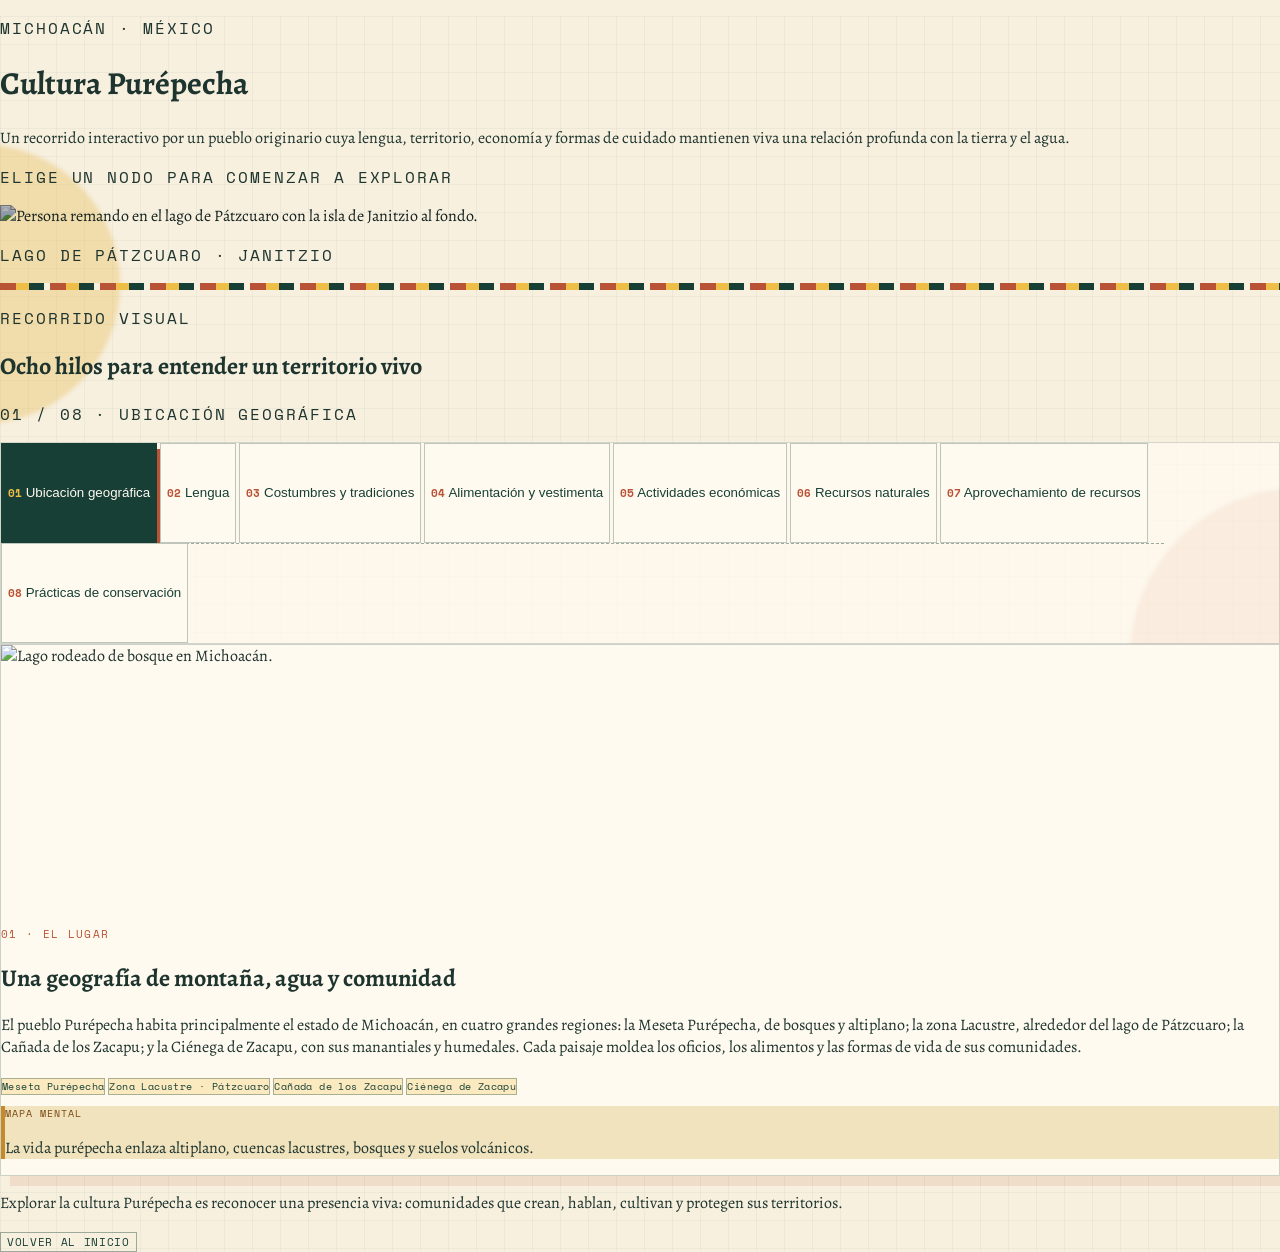
==== index.html @ 9cc36bdf "first commit" ====
<!doctype html>
<html lang="es-MX">
<head>
  <meta charset="UTF-8">
  <meta name="viewport" content="width=device-width, initial-scale=1.0">
  <title>Cultura Purépecha · Infografía interactiva</title>
  <script src="https://cdn.tailwindcss.com/3.4.17"></script>
  <script src="https://cdn.jsdelivr.net/npm/lucide@0.577.0/dist/umd/lucide.min.js"></script>
  <link href="https://fonts.googleapis.com/css2?family=Alegreya:wght@400;500;600;700;800&family=Space+Mono:wght@400;700&display=swap" rel="stylesheet">
  <style>
    :root {
      --forest: #173f35;
      --deep-forest: #0d2d25;
      --terracotta: #b95336;
      --ochre: #c88a28;
      --maize: #efbe47;
      --cream: #f7f0df;
      --paper: #fffaf0;
      --ink: #1e342e;
    }

    * { box-sizing: border-box; }
    html { scroll-behavior: smooth; }
    body {
      margin: 0;
      width: 100%;
      min-height: 100%;
      font-family: "Alegreya", serif;
      color: var(--ink);
      overflow-x: hidden;
      background: var(--cream);
    }

    .app-shell {
      width: 100%;
      min-height: 100vh;
      position: relative;
      isolation: isolate;
      background-color: var(--cream);
      background-image:
        linear-gradient(rgba(23, 63, 53, .045) 1px, transparent 1px),
        linear-gradient(90deg, rgba(23, 63, 53, .045) 1px, transparent 1px);
      background-size: 28px 28px;
    }

    .app-shell::before, .app-shell::after {
      content: "";
      position: fixed;
      z-index: -1;
      border-radius: 999px;
      filter: blur(2px);
      opacity: .4;
      pointer-events: none;
    }
    .app-shell::before {
      width: 280px; height: 280px; top: 16%; left: -160px;
      background: #e8bd5d;
    }
    .app-shell::after {
      width: 340px; height: 340px; right: -190px; bottom: 8%;
      background: #d57d52;
    }

    .hero-photo { filter: saturate(.8) contrast(1.05) brightness(.7); }
    .top-line {
      font-family: "Space Mono", monospace;
      letter-spacing: .12em;
      text-transform: uppercase;
    }

    .hero-copy { animation: rise .75s ease-out both; }
    .hero-visual { animation: reveal .85s .12s ease-out both; }
    .journey-block { animation: rise .75s .22s ease-out both; }

    @keyframes rise {
      from { opacity: 0; transform: translateY(20px); }
      to { opacity: 1; transform: translateY(0); }
    }
    @keyframes reveal {
      from { opacity: 0; transform: scale(.97); }
      to { opacity: 1; transform: scale(1); }
    }

    .woven-rule {
      height: 7px;
      background: repeating-linear-gradient(
        90deg,
        var(--terracotta) 0 16px,
        var(--maize) 16px 29px,
        var(--forest) 29px 44px,
        var(--cream) 44px 50px
      );
    }

    .journey-map {
      position: relative;
      border: 1px solid rgba(23, 63, 53, .18);
      background: rgba(255, 250, 240, .75);
      box-shadow: 9px 9px 0 rgba(23, 63, 53, .09);
    }

    .journey-map::before {
      content: "";
      position: absolute;
      left: 9%; right: 9%; top: 50%;
      border-top: 1px dashed rgba(23, 63, 53, .42);
      z-index: 0;
    }

    .node {
      position: relative;
      z-index: 1;
      min-height: 100px;
      border: 1px solid rgba(23, 63, 53, .28);
      background: var(--paper);
      color: var(--forest);
      transition: transform .2s ease, background .2s ease, color .2s ease, box-shadow .2s ease;
      text-align: left;
      cursor: pointer;
    }
    .node:hover { transform: translateY(-4px); box-shadow: 4px 5px 0 rgba(23, 63, 53, .17); }
    .node:focus-visible, .close-detail:focus-visible {
      outline: 3px solid var(--maize);
      outline-offset: 3px;
    }
    .node.active {
      background: var(--forest);
      color: #fffaf0;
      border-color: var(--forest);
      box-shadow: 5px 6px 0 var(--terracotta);
    }
    .node-number {
      font-family: "Space Mono", monospace;
      font-size: 11px;
      color: var(--terracotta);
      font-weight: 700;
    }
    .node.active .node-number { color: var(--maize); }
    .node-icon { color: var(--terracotta); }
    .node.active .node-icon { color: var(--maize); }

    .detail-panel {
      display: none;
      border: 1px solid rgba(23, 63, 53, .22);
      background: var(--paper);
      box-shadow: 10px 10px 0 rgba(185, 83, 54, .13);
    }
    .detail-panel.active {
      display: grid;
      animation: panelIn .35s ease-out both;
    }
    @keyframes panelIn {
      from { opacity: 0; transform: translateY(10px); }
      to { opacity: 1; transform: translateY(0); }
    }

    .detail-photo {
      min-height: 270px;
      width: 100%;
      object-fit: cover;
      filter: saturate(.84) contrast(1.02);
    }
    .detail-index {
      font-family: "Space Mono", monospace;
      letter-spacing: .12em;
      text-transform: uppercase;
      font-size: 11px;
      color: var(--terracotta);
    }
    .fact-box {
      border-left: 4px solid var(--ochre);
      background: #f1e3bd;
    }
    .fact-label {
      font-family: "Space Mono", monospace;
      font-size: 10px;
      letter-spacing: .1em;
      text-transform: uppercase;
      color: #7d4a17;
    }
    .tag-chip {
      font-family: "Space Mono", monospace;
      font-size: 10px;
      letter-spacing: .04em;
      border: 1px solid rgba(23,63,53,.35);
      color: var(--forest);
      background: rgba(239,190,71,.28);
    }

    .close-detail {
      border: 1px solid rgba(23, 63, 53, .4);
      color: var(--forest);
      background: transparent;
      font-family: "Space Mono", monospace;
      font-size: 11px;
      letter-spacing: .06em;
      text-transform: uppercase;
    }

    @media (max-width: 767px) {
      .journey-map::before { display: none; }
      .node { min-height: 78px; }
      .detail-photo { min-height: 210px; }
    }
  </style>
</head>
<body>
  <div class="app-shell">
    <header class="w-full px-5 pt-5 md:px-10 md:pt-10">
      <div class="mx-auto max-w-6xl overflow-hidden border border-[#173f35]/30 bg-[#173f35] shadow-[10px_10px_0_rgba(185,83,54,.23)]">
        <div class="grid md:grid-cols-[1.08fr_.92fr]">
          <div class="hero-copy flex flex-col justify-between p-7 md:p-11">
            <div>
              <p class="top-line mb-5 text-[13px] font-bold text-[#efbe47]">Michoacán · México</p>
              <h1 class="max-w-xl text-4xl font-bold leading-[.9] tracking-tight text-[#fffaf0] md:text-5xl">Cultura Purépecha</h1>
              <p class="mt-6 max-w-lg text-xl leading-snug text-[#f7f0df]">Un recorrido interactivo por un pueblo originario cuya lengua, territorio, economía y formas de cuidado mantienen viva una relación profunda con la tierra y el agua.</p>
            </div>
            <div class="mt-8 flex items-center gap-3 text-[#efbe47]">
              <i data-lucide="compass" width="20" height="20" aria-hidden="true"></i>
              <p class="top-line text-[11px] font-bold">Elige un nodo para comenzar a explorar</p>
            </div>
          </div>
          <div class="hero-visual relative min-h-[300px] overflow-hidden md:min-h-full">
            <img loading="lazy" class="hero-photo absolute inset-0 h-full w-full object-cover" src="https://images.pexels.com/photos/12333063/pexels-photo-12333063.jpeg" alt="Persona remando en el lago de Pátzcuaro con la isla de Janitzio al fondo.">
            <div class="absolute inset-x-0 bottom-0 bg-gradient-to-t from-[#0d2d25] to-transparent p-6">
              <p class="top-line text-[10px] font-bold text-[#fffaf0]">Lago de Pátzcuaro · Janitzio</p>
            </div>
          </div>
        </div>
        <div class="woven-rule"></div>
      </div>
    </header>

    <main class="w-full px-5 pb-12 pt-10 md:px-10">
      <section class="journey-block mx-auto max-w-6xl" aria-labelledby="journey-title">
        <div class="mb-5 flex flex-col justify-between gap-3 md:flex-row md:items-end">
          <div>
            <p class="top-line text-[12px] font-bold text-[#b95336]">Recorrido visual</p>
            <h2 id="journey-title" class="mt-2 text-2xl font-bold leading-none text-[#173f35]">Ocho hilos para entender un territorio vivo</h2>
          </div>
          <p id="progress-text" class="top-line text-xs text-[#5c6752]" aria-live="polite">01 / 08 · UBICACIÓN GEOGRÁFICA</p>
        </div>

        <nav class="journey-map p-4 md:p-6" aria-label="Temas de la cultura Purépecha">
          <div class="grid grid-cols-2 gap-3 md:grid-cols-4">
            <button type="button" class="node active p-4" data-panel="geografia" aria-pressed="true">
              <i data-lucide="map-pin" class="node-icon" width="18" height="18" aria-hidden="true"></i>
              <span class="node-number mt-2 block">01</span>
              <span class="mt-1 block text-lg font-bold">Ubicación geográfica</span>
            </button>
            <button type="button" class="node p-4" data-panel="lengua" aria-pressed="false">
              <i data-lucide="languages" class="node-icon" width="18" height="18" aria-hidden="true"></i>
              <span class="node-number mt-2 block">02</span>
              <span class="mt-1 block text-lg font-bold">Lengua</span>
            </button>
            <button type="button" class="node p-4" data-panel="tradiciones" aria-pressed="false">
              <i data-lucide="flame" class="node-icon" width="18" height="18" aria-hidden="true"></i>
              <span class="node-number mt-2 block">03</span>
              <span class="mt-1 block text-lg font-bold">Costumbres y tradiciones</span>
            </button>
            <button type="button" class="node p-4" data-panel="alimentacion" aria-pressed="false">
              <i data-lucide="shirt" class="node-icon" width="18" height="18" aria-hidden="true"></i>
              <span class="node-number mt-2 block">04</span>
              <span class="mt-1 block text-lg font-bold">Alimentación y vestimenta</span>
            </button>
            <button type="button" class="node p-4" data-panel="economia" aria-pressed="false">
              <i data-lucide="hammer" class="node-icon" width="18" height="18" aria-hidden="true"></i>
              <span class="node-number mt-2 block">05</span>
              <span class="mt-1 block text-lg font-bold">Actividades económicas</span>
            </button>
            <button type="button" class="node p-4" data-panel="recursos" aria-pressed="false">
              <i data-lucide="trees" class="node-icon" width="18" height="18" aria-hidden="true"></i>
              <span class="node-number mt-2 block">06</span>
              <span class="mt-1 block text-lg font-bold">Recursos naturales</span>
            </button>
            <button type="button" class="node p-4" data-panel="aprovechamiento" aria-pressed="false">
              <i data-lucide="droplets" class="node-icon" width="18" height="18" aria-hidden="true"></i>
              <span class="node-number mt-2 block">07</span>
              <span class="mt-1 block text-lg font-bold">Aprovechamiento de recursos</span>
            </button>
            <button type="button" class="node p-4" data-panel="conservacion" aria-pressed="false">
              <i data-lucide="leaf" class="node-icon" width="18" height="18" aria-hidden="true"></i>
              <span class="node-number mt-2 block">08</span>
              <span class="mt-1 block text-lg font-bold">Prácticas de conservación</span>
            </button>
          </div>
        </nav>

        <section class="mt-8" aria-live="polite">

          <!-- 01 · UBICACIÓN GEOGRÁFICA -->
          <article id="panel-geografia" class="detail-panel active grid-cols-1 md:grid-cols-[.9fr_1.1fr]">
            <img loading="lazy" class="detail-photo" src="https://images.pexels.com/photos/12315503/pexels-photo-12315503.jpeg" alt="Lago rodeado de bosque en Michoacán.">
            <div class="p-7 md:p-10">
              <p class="detail-index">01 · EL LUGAR</p>
              <h2 class="mt-3 text-2xl font-bold leading-none text-[#173f35]">Una geografía de montaña, agua y comunidad</h2>
              <p class="mt-5 text-lg leading-snug text-[#324a40]">El pueblo Purépecha habita principalmente el estado de Michoacán, en cuatro grandes regiones: la Meseta Purépecha, de bosques y altiplano; la zona Lacustre, alrededor del lago de Pátzcuaro; la Cañada de los Zacapu; y la Ciénega de Zacapu, con sus manantiales y humedales. Cada paisaje moldea los oficios, los alimentos y las formas de vida de sus comunidades.</p>
              <div class="mt-6 flex flex-wrap gap-2">
                <span class="tag-chip px-2 py-1">Meseta Purépecha</span>
                <span class="tag-chip px-2 py-1">Zona Lacustre · Pátzcuaro</span>
                <span class="tag-chip px-2 py-1">Cañada de los Zacapu</span>
                <span class="tag-chip px-2 py-1">Ciénega de Zacapu</span>
              </div>
              <div class="fact-box mt-6 p-4">
                <p class="fact-label">Mapa mental</p>
                <p class="mt-1 text-lg font-semibold text-[#173f35]">La vida purépecha enlaza altiplano, cuencas lacustres, bosques y suelos volcánicos.</p>
              </div>
            </div>
          </article>

          <!-- 02 · LENGUA -->
          <article id="panel-lengua" class="detail-panel grid-cols-1 md:grid-cols-[.9fr_1.1fr]">
            <div class="relative min-h-[270px] overflow-hidden bg-[#b95336] p-8 text-[#fffaf0]">
              <i data-lucide="languages" class="absolute right-7 top-7 opacity-30" width="105" height="105" aria-hidden="true"></i>
              <p class="relative z-10 max-w-sm text-3xl font-bold leading-tight">"P'urhépecha" nombra a un pueblo y a una lengua con una identidad singular.</p>
            </div>
            <div class="p-7 md:p-10">
              <p class="detail-index">02 · LA PALABRA</p>
              <h2 class="mt-3 text-2xl font-bold leading-none text-[#173f35]">Purépecha: una lengua aislada</h2>
              <p class="mt-5 text-lg leading-snug text-[#324a40]">El purépecha, también llamado tarasco, es una lengua aislada: no tiene parentesco lingüístico conocido con otras lenguas mesoamericanas ni con ninguna otra familia lingüística documentada. Su continuidad expresa una memoria colectiva transmitida en la familia, la comunidad, las ceremonias y el trabajo cotidiano.</p>
              <div class="fact-box mt-6 p-4">
                <p class="fact-label">Identidad viva</p>
                <p class="mt-1 text-lg font-semibold text-[#173f35]">Hablar la lengua es sostener saberes, afectos y una manera propia de nombrar el mundo.</p>
              </div>
            </div>
          </article>

          <!-- 03 · COSTUMBRES Y TRADICIONES -->
          <article id="panel-tradiciones" class="detail-panel grid-cols-1 md:grid-cols-[.9fr_1.1fr]">
            <img loading="lazy" class="detail-photo" src="https://images.pexels.com/photos/12329760/pexels-photo-12329760.jpeg" alt="Altar de Día de Muertos en Pátzcuaro con flores de cempasúchil y velas.">
            <div class="p-7 md:p-10">
              <p class="detail-index">03 · EL TIEMPO COMPARTIDO</p>
              <h2 class="mt-3 text-2xl font-bold leading-none text-[#173f35]">Celebrar es reunirse con la memoria</h2>
              <p class="mt-5 text-lg leading-snug text-[#324a40]">La Noche de Muertos en la región lacustre —especialmente en la isla de Janitzio— reúne velas, flores de cempasúchil, alimentos y visitas al panteón para honrar a quienes partieron. El Año Nuevo Purépecha, o K'uínchekua, celebra el inicio de un nuevo ciclo comunitario mediante ceremonias, danzas y el fuego nuevo.</p>
              <div class="fact-box mt-6 p-4">
                <p class="fact-label">Dos celebraciones</p>
                <p class="mt-1 text-lg font-semibold text-[#173f35]">La memoria de los antepasados y el renacer del ciclo agrícola se encuentran en comunidad.</p>
              </div>
            </div>
          </article>

          <!-- 04 · ALIMENTACIÓN Y VESTIMENTA -->
          <article id="panel-alimentacion" class="detail-panel grid-cols-1 md:grid-cols-[.9fr_1.1fr]">
            <img loading="lazy" class="detail-photo" src="https://images.pexels.com/photos/12334113/pexels-photo-12334113.jpeg" alt="Manos preparando tamales tradicionales de maíz.">
            <div class="p-7 md:p-10">
              <p class="detail-index">04 · MESA Y TELAR</p>
              <h2 class="mt-3 text-2xl font-bold leading-none text-[#173f35]">Maíz que alimenta, tela que cuenta historias</h2>
              <p class="mt-5 text-lg leading-snug text-[#324a40]">La alimentación se basa en la milpa: maíz, frijol, calabaza y chile, complementada con pescado blanco del lago. Entre los platillos destacan las corundas y los uchepos. En la vestimenta, el telar de cintura produce piezas de gran valor cultural: las mujeres visten enagüilla plisada, guanengo (blusa bordada) y faja; los hombres usan camisa y calzón de manta, con el característico sombrero de cuatro pedradas.</p>
              <div class="mt-6 grid gap-3 sm:grid-cols-2">
                <div class="fact-box p-4">
                  <p class="fact-label">En la mesa</p>
                  <p class="mt-1 font-semibold text-[#173f35]">Maíz · frijol · calabaza · chile · pescado blanco · corundas · uchepos</p>
                </div>
                <div class="fact-box p-4">
                  <p class="fact-label">En el telar</p>
                  <p class="mt-1 font-semibold text-[#173f35]">Enagüilla plisada · guanengo bordado · faja · calzón de manta · sombrero de 4 pedradas</p>
                </div>
              </div>
            </div>
          </article>

          <!-- 05 · ACTIVIDADES ECONÓMICAS -->
          <article id="panel-economia" class="detail-panel grid-cols-1 md:grid-cols-[.9fr_1.1fr]">
            <img loading="lazy" class="detail-photo" src="https://images.pexels.com/photos/8066105/pexels-photo-8066105.jpeg" alt="Artesana pintando una pieza de cerámica tradicional mexicana.">
            <div class="p-7 md:p-10">
              <p class="detail-index">05 · MANOS QUE TRANSFORMAN</p>
              <h2 class="mt-3 text-2xl font-bold leading-none text-[#173f35]">Oficios que hacen comunidad</h2>
              <p class="mt-5 text-lg leading-snug text-[#324a40]">La agricultura de temporal y la pesca artesanal sostienen buena parte de la vida local. A ellas se suman oficios especializados como la alfarería —destacan la cerámica vidriada de Santa Clara del Cobre y las figuras de barro de Ocumicho—, además de la textilería y la carpintería. Cada pieza artesanal concentra conocimiento técnico y sensibilidad artística transmitidos entre generaciones.</p>
              <div class="mt-6 flex flex-wrap gap-2">
                <span class="tag-chip px-2 py-1">Agricultura de temporal</span>
                <span class="tag-chip px-2 py-1">Pesca artesanal</span>
                <span class="tag-chip px-2 py-1">Alfarería · Santa Clara del Cobre</span>
                <span class="tag-chip px-2 py-1">Ocumicho</span>
                <span class="tag-chip px-2 py-1">Textilería</span>
                <span class="tag-chip px-2 py-1">Carpintería</span>
              </div>
            </div>
          </article>

          <!-- 06 · RECURSOS NATURALES -->
          <article id="panel-recursos" class="detail-panel grid-cols-1 md:grid-cols-[.9fr_1.1fr]">
            <img loading="lazy" class="detail-photo" src="https://images.pexels.com/photos/12910529/pexels-photo-12910529.jpeg" alt="Bosque templado y brumoso de pinos.">
            <div class="p-7 md:p-10">
              <p class="detail-index">06 · LA RED DE LA VIDA</p>
              <h2 class="mt-3 text-2xl font-bold leading-none text-[#173f35]">Bosques, lagos y suelos que sostienen la vida</h2>
              <p class="mt-5 text-lg leading-snug text-[#324a40]">El territorio reúne bosques templados de pinos y encinos, cuerpos de agua dulce como lagos y manantiales, y suelos volcánicos fértiles. Esta diversidad nutre una rica flora y fauna local, entre la que destaca la mariposa monarca, que hiberna cada invierno en los bosques de la región y es símbolo de la riqueza natural michoacana.</p>
              <div class="fact-box mt-6 p-4">
                <p class="fact-label">Biodiversidad</p>
                <p class="mt-1 text-lg font-semibold text-[#173f35]">Pinos, encinos, manantiales, suelos volcánicos y especies emblemáticas como la mariposa monarca.</p>
              </div>
            </div>
          </article>

          <!-- 07 · APROVECHAMIENTO DE RECURSOS -->
          <article id="panel-aprovechamiento" class="detail-panel grid-cols-1 md:grid-cols-[.9fr_1.1fr]">
            <img loading="lazy" class="detail-photo" src="https://images.pexels.com/photos/16578774/pexels-photo-16578774.jpeg" alt="Pescador lanzando una red tradicional en el lago de Janitzio.">
            <div class="p-7 md:p-10">
              <p class="detail-index">07 · USO CON MEDIDA</p>
              <h2 class="mt-3 text-2xl font-bold leading-none text-[#173f35]">Tomar de la tierra sin agotarla</h2>
              <p class="mt-5 text-lg leading-snug text-[#324a40]">El suelo se aprovecha de forma sostenible a través de la milpa, que combina cultivos y respeta los ciclos naturales. El agua lacustre sostiene la pesca artesanal desde generaciones. Del bosque se obtiene, de manera responsable, madera y plantas medicinales, cuidando que su extracción no comprometa la regeneración del monte.</p>
              <div class="mt-6 grid gap-3 sm:grid-cols-3">
                <div class="fact-box p-4">
                  <p class="fact-label">Suelo</p>
                  <p class="mt-1 font-semibold text-[#173f35]">Milpa y cultivo sostenible</p>
                </div>
                <div class="fact-box p-4">
                  <p class="fact-label">Agua</p>
                  <p class="mt-1 font-semibold text-[#173f35]">Pesca lacustre tradicional</p>
                </div>
                <div class="fact-box p-4">
                  <p class="fact-label">Bosque</p>
                  <p class="mt-1 font-semibold text-[#173f35]">Recolección responsable de madera y plantas medicinales</p>
                </div>
              </div>
            </div>
          </article>

          <!-- 08 · PRÁCTICAS DE CONSERVACIÓN -->
          <article id="panel-conservacion" class="detail-panel grid-cols-1 md:grid-cols-[.9fr_1.1fr]">
            <img loading="lazy" class="detail-photo" src="https://images.pexels.com/photos/12333063/pexels-photo-12333063.jpeg" alt="Persona remando en el lago de Pátzcuaro con la isla de Janitzio al fondo.">
            <div class="p-7 md:p-10">
              <p class="detail-index">08 · RECIPROCIDAD</p>
              <h2 class="mt-3 text-2xl font-bold leading-none text-[#173f35]">Cuidar la naturaleza es una práctica cultural</h2>
              <p class="mt-5 text-lg leading-snug text-[#324a40]">La cosmovisión Purépecha expresa un respeto profundo por la naturaleza. El manejo comunitario de los bosques, las decisiones colectivas sobre el territorio y los rituales de agradecimiento por las cosechas y el agua son prácticas que reconocen la interdependencia entre personas, animales, montes, lagos y ciclos del tiempo.</p>
              <div class="fact-box mt-6 p-4">
                <p class="fact-label">Una enseñanza central</p>
                <p class="mt-1 text-lg font-semibold text-[#173f35]">La conservación no es una tarea aislada: es una relación de reciprocidad con el territorio.</p>
              </div>
            </div>
          </article>

        </section>

        <footer class="mt-8 flex flex-col items-start justify-between gap-4 border-t border-[#173f35]/25 pt-5 md:flex-row md:items-center">
          <p class="max-w-2xl text-lg italic text-[#36584a]">Explorar la cultura Purépecha es reconocer una presencia viva: comunidades que crean, hablan, cultivan y protegen sus territorios.</p>
          <button id="close-detail" type="button" class="close-detail flex items-center gap-2 px-3 py-2">
            <i data-lucide="rotate-ccw" width="15" height="15" aria-hidden="true"></i>
            <span>Volver al inicio</span>
          </button>
        </footer>
      </section>
    </main>
  </div>

  <script>
    document.addEventListener("DOMContentLoaded", () => {
      lucide.createIcons();

      const nodes = Array.from(document.querySelectorAll(".node"));
      const panels = Array.from(document.querySelectorAll(".detail-panel"));
      const progress = document.getElementById("progress-text");
      const closeButton = document.getElementById("close-detail");

      const labels = {
        geografia: "01 / 08 · UBICACIÓN GEOGRÁFICA",
        lengua: "02 / 08 · LENGUA",
        tradiciones: "03 / 08 · COSTUMBRES Y TRADICIONES",
        alimentacion: "04 / 08 · ALIMENTACIÓN Y VESTIMENTA",
        economia: "05 / 08 · ACTIVIDADES ECONÓMICAS",
        recursos: "06 / 08 · RECURSOS NATURALES",
        aprovechamiento: "07 / 08 · APROVECHAMIENTO DE RECURSOS",
        conservacion: "08 / 08 · PRÁCTICAS DE CONSERVACIÓN"
      };

      function activatePanel(panelName) {
        nodes.forEach((node) => {
          const isActive = node.dataset.panel === panelName;
          node.classList.toggle("active", isActive);
          node.setAttribute("aria-pressed", String(isActive));
        });
        panels.forEach((panel) => {
          panel.classList.toggle("active", panel.id === "panel-" + panelName);
        });
        progress.textContent = labels[panelName];
      }

      nodes.forEach((node) => {
        node.addEventListener("click", () => activatePanel(node.dataset.panel));
      });

      closeButton.addEventListener("click", () => {
        activatePanel("geografia");
        document.querySelector(".journey-map").scrollIntoView({ behavior: "smooth", block: "center" });
      });
    });
  </script>
</body>
</html>
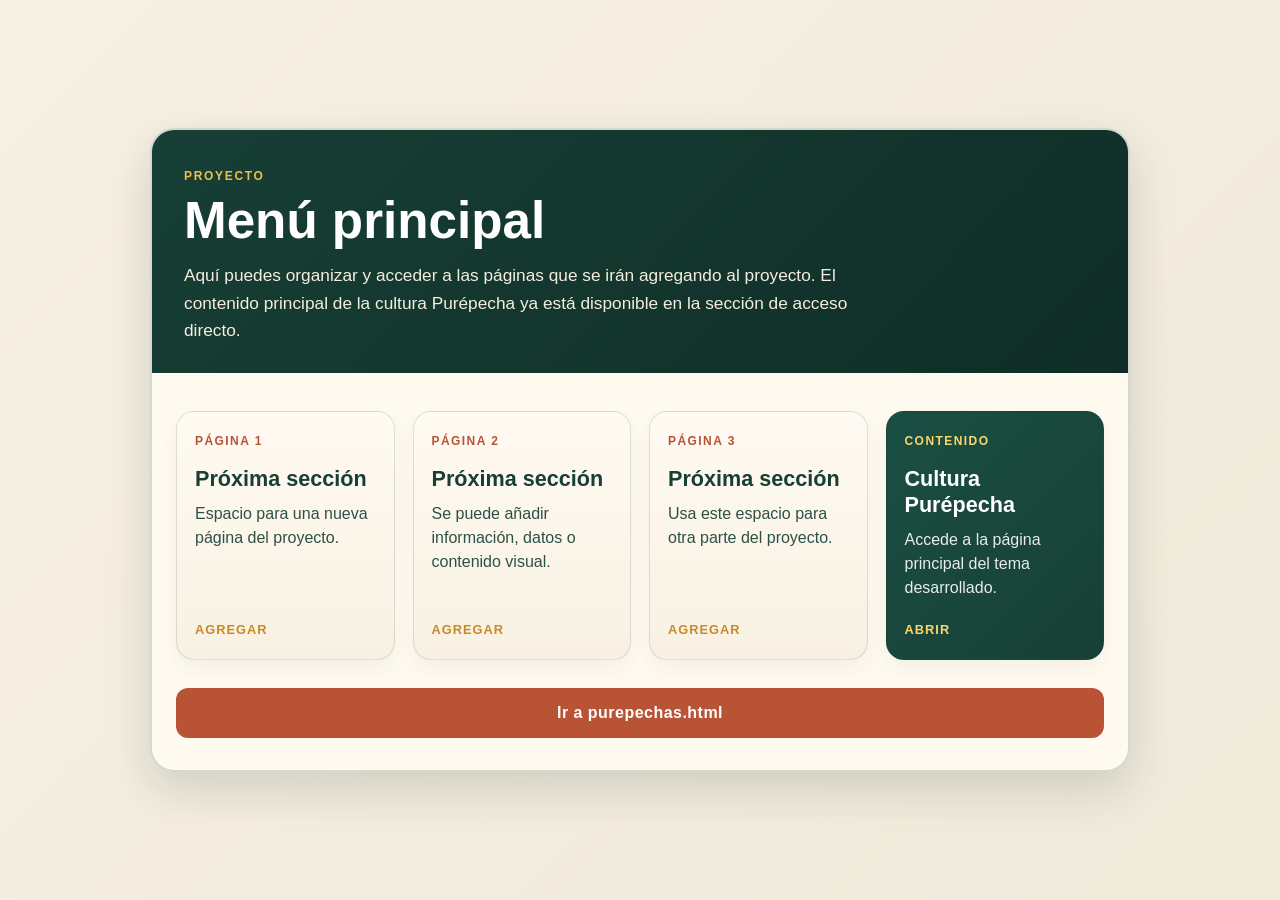
==== commit d37e90ad: "Actualizar menu principal y agregar pagina purépecha" ====
--- a/index.html
+++ b/index.html
@@ -1,488 +1,225 @@
 <!doctype html>
 <html lang="es-MX">
 <head>
-  <meta charset="UTF-8">
-  <meta name="viewport" content="width=device-width, initial-scale=1.0">
-  <title>Cultura Purépecha · Infografía interactiva</title>
-  <script src="https://cdn.tailwindcss.com/3.4.17"></script>
-  <script src="https://cdn.jsdelivr.net/npm/lucide@0.577.0/dist/umd/lucide.min.js"></script>
-  <link href="https://fonts.googleapis.com/css2?family=Alegreya:wght@400;500;600;700;800&family=Space+Mono:wght@400;700&display=swap" rel="stylesheet">
+  <meta charset="UTF-8" />
+  <meta name="viewport" content="width=device-width, initial-scale=1.0" />
+  <title>Menú principal</title>
   <style>
     :root {
       --forest: #173f35;
-      --deep-forest: #0d2d25;
+      --forest-dark: #0f2d26;
       --terracotta: #b95336;
       --ochre: #c88a28;
       --maize: #efbe47;
       --cream: #f7f0df;
       --paper: #fffaf0;
-      --ink: #1e342e;
+      --shadow: rgba(18, 38, 32, 0.15);
     }
 
     * { box-sizing: border-box; }
-    html { scroll-behavior: smooth; }
     body {
       margin: 0;
+      font-family: Arial, Helvetica, sans-serif;
+      background: linear-gradient(135deg, #f6efe3 0%, #f0eadb 100%);
+      color: var(--forest);
+    }
+
+    .container {
+      min-height: 100vh;
+      display: flex;
+      align-items: center;
+      justify-content: center;
+      padding: 32px 20px;
+    }
+
+    .panel {
+      width: min(980px, 100%);
+      background: rgba(255, 250, 240, 0.96);
+      border: 2px solid rgba(23, 63, 53, 0.18);
+      border-radius: 24px;
+      box-shadow: 0 18px 45px var(--shadow);
+      overflow: hidden;
+    }
+
+    .header {
+      background: linear-gradient(135deg, var(--forest) 0%, var(--forest-dark) 100%);
+      color: white;
+      padding: 36px 32px 28px;
+    }
+
+    .eyebrow {
+      display: inline-block;
+      letter-spacing: 0.14em;
+      text-transform: uppercase;
+      font-size: 12px;
+      color: var(--maize);
+      font-weight: 700;
+      margin-bottom: 12px;
+    }
+
+    h1 {
+      margin: 0;
+      font-size: clamp(2.2rem, 4vw, 4rem);
+      line-height: 1;
+    }
+
+    .subtitle {
+      margin: 16px 0 0;
+      font-size: 1.08rem;
+      color: #f5eedf;
+      max-width: 680px;
+      line-height: 1.6;
+    }
+
+    .content {
+      padding: 28px 24px 32px;
+    }
+
+    .menu-grid {
+      display: grid;
+      grid-template-columns: repeat(auto-fit, minmax(210px, 1fr));
+      gap: 18px;
+      margin-top: 10px;
+    }
+
+    .page-card {
+      display: flex;
+      flex-direction: column;
+      justify-content: space-between;
+      min-height: 180px;
+      padding: 22px 18px;
+      border: 1px solid rgba(23, 63, 53, 0.14);
+      background: linear-gradient(180deg, #fffaf2 0%, #f8f1e3 100%);
+      border-radius: 18px;
+      text-decoration: none;
+      color: var(--forest);
+      transition: transform 0.2s ease, box-shadow 0.2s ease;
+      box-shadow: 0 8px 18px rgba(23, 63, 53, 0.05);
+    }
+
+    .page-card:hover {
+      transform: translateY(-3px);
+      box-shadow: 0 12px 22px rgba(23, 63, 53, 0.1);
+    }
+
+    .page-card.primary {
+      background: linear-gradient(135deg, #1b4f43 0%, #173f35 100%);
+      color: white;
+    }
+
+    .page-card.primary .badge,
+    .page-card.primary .meta {
+      color: #f9d76c;
+    }
+
+    .badge {
+      font-size: 12px;
+      font-weight: 700;
+      letter-spacing: 0.12em;
+      text-transform: uppercase;
+      color: var(--terracotta);
+      margin-bottom: 18px;
+    }
+
+    .page-card h2 {
+      margin: 0 0 10px;
+      font-size: 1.35rem;
+    }
+
+    .page-card p {
+      margin: 0;
+      line-height: 1.5;
+      opacity: 0.9;
+    }
+
+    .meta {
+      margin-top: 22px;
+      font-size: 0.8rem;
+      font-weight: 700;
+      letter-spacing: 0.08em;
+      text-transform: uppercase;
+      color: var(--ochre);
+    }
+
+    .cta {
+      display: inline-block;
+      margin-top: 28px;
       width: 100%;
-      min-height: 100%;
-      font-family: "Alegreya", serif;
-      color: var(--ink);
-      overflow-x: hidden;
-      background: var(--cream);
-    }
-
-    .app-shell {
-      width: 100%;
-      min-height: 100vh;
-      position: relative;
-      isolation: isolate;
-      background-color: var(--cream);
-      background-image:
-        linear-gradient(rgba(23, 63, 53, .045) 1px, transparent 1px),
-        linear-gradient(90deg, rgba(23, 63, 53, .045) 1px, transparent 1px);
-      background-size: 28px 28px;
-    }
-
-    .app-shell::before, .app-shell::after {
-      content: "";
-      position: fixed;
-      z-index: -1;
-      border-radius: 999px;
-      filter: blur(2px);
-      opacity: .4;
-      pointer-events: none;
-    }
-    .app-shell::before {
-      width: 280px; height: 280px; top: 16%; left: -160px;
-      background: #e8bd5d;
-    }
-    .app-shell::after {
-      width: 340px; height: 340px; right: -190px; bottom: 8%;
-      background: #d57d52;
-    }
-
-    .hero-photo { filter: saturate(.8) contrast(1.05) brightness(.7); }
-    .top-line {
-      font-family: "Space Mono", monospace;
-      letter-spacing: .12em;
-      text-transform: uppercase;
-    }
-
-    .hero-copy { animation: rise .75s ease-out both; }
-    .hero-visual { animation: reveal .85s .12s ease-out both; }
-    .journey-block { animation: rise .75s .22s ease-out both; }
-
-    @keyframes rise {
-      from { opacity: 0; transform: translateY(20px); }
-      to { opacity: 1; transform: translateY(0); }
-    }
-    @keyframes reveal {
-      from { opacity: 0; transform: scale(.97); }
-      to { opacity: 1; transform: scale(1); }
-    }
-
-    .woven-rule {
-      height: 7px;
-      background: repeating-linear-gradient(
-        90deg,
-        var(--terracotta) 0 16px,
-        var(--maize) 16px 29px,
-        var(--forest) 29px 44px,
-        var(--cream) 44px 50px
-      );
-    }
-
-    .journey-map {
-      position: relative;
-      border: 1px solid rgba(23, 63, 53, .18);
-      background: rgba(255, 250, 240, .75);
-      box-shadow: 9px 9px 0 rgba(23, 63, 53, .09);
-    }
-
-    .journey-map::before {
-      content: "";
-      position: absolute;
-      left: 9%; right: 9%; top: 50%;
-      border-top: 1px dashed rgba(23, 63, 53, .42);
-      z-index: 0;
-    }
-
-    .node {
-      position: relative;
-      z-index: 1;
-      min-height: 100px;
-      border: 1px solid rgba(23, 63, 53, .28);
-      background: var(--paper);
-      color: var(--forest);
-      transition: transform .2s ease, background .2s ease, color .2s ease, box-shadow .2s ease;
-      text-align: left;
-      cursor: pointer;
-    }
-    .node:hover { transform: translateY(-4px); box-shadow: 4px 5px 0 rgba(23, 63, 53, .17); }
-    .node:focus-visible, .close-detail:focus-visible {
-      outline: 3px solid var(--maize);
-      outline-offset: 3px;
-    }
-    .node.active {
-      background: var(--forest);
-      color: #fffaf0;
-      border-color: var(--forest);
-      box-shadow: 5px 6px 0 var(--terracotta);
-    }
-    .node-number {
-      font-family: "Space Mono", monospace;
-      font-size: 11px;
-      color: var(--terracotta);
-      font-weight: 700;
-    }
-    .node.active .node-number { color: var(--maize); }
-    .node-icon { color: var(--terracotta); }
-    .node.active .node-icon { color: var(--maize); }
-
-    .detail-panel {
-      display: none;
-      border: 1px solid rgba(23, 63, 53, .22);
-      background: var(--paper);
-      box-shadow: 10px 10px 0 rgba(185, 83, 54, .13);
-    }
-    .detail-panel.active {
-      display: grid;
-      animation: panelIn .35s ease-out both;
-    }
-    @keyframes panelIn {
-      from { opacity: 0; transform: translateY(10px); }
-      to { opacity: 1; transform: translateY(0); }
-    }
-
-    .detail-photo {
-      min-height: 270px;
-      width: 100%;
-      object-fit: cover;
-      filter: saturate(.84) contrast(1.02);
-    }
-    .detail-index {
-      font-family: "Space Mono", monospace;
-      letter-spacing: .12em;
-      text-transform: uppercase;
-      font-size: 11px;
-      color: var(--terracotta);
-    }
-    .fact-box {
-      border-left: 4px solid var(--ochre);
-      background: #f1e3bd;
-    }
-    .fact-label {
-      font-family: "Space Mono", monospace;
-      font-size: 10px;
-      letter-spacing: .1em;
-      text-transform: uppercase;
-      color: #7d4a17;
-    }
-    .tag-chip {
-      font-family: "Space Mono", monospace;
-      font-size: 10px;
-      letter-spacing: .04em;
-      border: 1px solid rgba(23,63,53,.35);
-      color: var(--forest);
-      background: rgba(239,190,71,.28);
-    }
-
-    .close-detail {
-      border: 1px solid rgba(23, 63, 53, .4);
-      color: var(--forest);
-      background: transparent;
-      font-family: "Space Mono", monospace;
-      font-size: 11px;
-      letter-spacing: .06em;
-      text-transform: uppercase;
-    }
-
-    @media (max-width: 767px) {
-      .journey-map::before { display: none; }
-      .node { min-height: 78px; }
-      .detail-photo { min-height: 210px; }
+      text-align: center;
+      text-decoration: none;
+      background: var(--terracotta);
+      color: white;
+      padding: 16px 22px;
+      border-radius: 12px;
+      font-weight: 700;
+      letter-spacing: 0.03em;
+      transition: opacity 0.2s ease;
+    }
+
+    .cta:hover {
+      opacity: 0.93;
+    }
+
+    @media (max-width: 560px) {
+      .header { padding: 28px 22px 22px; }
+      .content { padding: 20px 18px 24px; }
     }
   </style>
 </head>
 <body>
-  <div class="app-shell">
-    <header class="w-full px-5 pt-5 md:px-10 md:pt-10">
-      <div class="mx-auto max-w-6xl overflow-hidden border border-[#173f35]/30 bg-[#173f35] shadow-[10px_10px_0_rgba(185,83,54,.23)]">
-        <div class="grid md:grid-cols-[1.08fr_.92fr]">
-          <div class="hero-copy flex flex-col justify-between p-7 md:p-11">
-            <div>
-              <p class="top-line mb-5 text-[13px] font-bold text-[#efbe47]">Michoacán · México</p>
-              <h1 class="max-w-xl text-4xl font-bold leading-[.9] tracking-tight text-[#fffaf0] md:text-5xl">Cultura Purépecha</h1>
-              <p class="mt-6 max-w-lg text-xl leading-snug text-[#f7f0df]">Un recorrido interactivo por un pueblo originario cuya lengua, territorio, economía y formas de cuidado mantienen viva una relación profunda con la tierra y el agua.</p>
-            </div>
-            <div class="mt-8 flex items-center gap-3 text-[#efbe47]">
-              <i data-lucide="compass" width="20" height="20" aria-hidden="true"></i>
-              <p class="top-line text-[11px] font-bold">Elige un nodo para comenzar a explorar</p>
-            </div>
-          </div>
-          <div class="hero-visual relative min-h-[300px] overflow-hidden md:min-h-full">
-            <img loading="lazy" class="hero-photo absolute inset-0 h-full w-full object-cover" src="https://images.pexels.com/photos/12333063/pexels-photo-12333063.jpeg" alt="Persona remando en el lago de Pátzcuaro con la isla de Janitzio al fondo.">
-            <div class="absolute inset-x-0 bottom-0 bg-gradient-to-t from-[#0d2d25] to-transparent p-6">
-              <p class="top-line text-[10px] font-bold text-[#fffaf0]">Lago de Pátzcuaro · Janitzio</p>
-            </div>
-          </div>
+  <div class="container">
+    <div class="panel">
+      <header class="header">
+        <div class="eyebrow">Proyecto</div>
+        <h1>Menú principal</h1>
+        <p class="subtitle">
+          Aquí puedes organizar y acceder a las páginas que se irán agregando al proyecto.
+          El contenido principal de la cultura Purépecha ya está disponible en la sección de acceso directo.
+        </p>
+      </header>
+
+      <main class="content">
+        <div class="menu-grid">
+          <a class="page-card" href="#">
+            <div>
+              <div class="badge">Página 1</div>
+              <h2>Próxima sección</h2>
+              <p>Espacio para una nueva página del proyecto.</p>
+            </div>
+            <div class="meta">Agregar</div>
+          </a>
+
+          <a class="page-card" href="#">
+            <div>
+              <div class="badge">Página 2</div>
+              <h2>Próxima sección</h2>
+              <p>Se puede añadir información, datos o contenido visual.</p>
+            </div>
+            <div class="meta">Agregar</div>
+          </a>
+
+          <a class="page-card" href="#">
+            <div>
+              <div class="badge">Página 3</div>
+              <h2>Próxima sección</h2>
+              <p>Usa este espacio para otra parte del proyecto.</p>
+            </div>
+            <div class="meta">Agregar</div>
+          </a>
+
+          <a class="page-card primary" href="purepechas.html">
+            <div>
+              <div class="badge">Contenido</div>
+              <h2>Cultura Purépecha</h2>
+              <p>Accede a la página principal del tema desarrollado.</p>
+            </div>
+            <div class="meta">Abrir</div>
+          </a>
         </div>
-        <div class="woven-rule"></div>
-      </div>
-    </header>
-
-    <main class="w-full px-5 pb-12 pt-10 md:px-10">
-      <section class="journey-block mx-auto max-w-6xl" aria-labelledby="journey-title">
-        <div class="mb-5 flex flex-col justify-between gap-3 md:flex-row md:items-end">
-          <div>
-            <p class="top-line text-[12px] font-bold text-[#b95336]">Recorrido visual</p>
-            <h2 id="journey-title" class="mt-2 text-2xl font-bold leading-none text-[#173f35]">Ocho hilos para entender un territorio vivo</h2>
-          </div>
-          <p id="progress-text" class="top-line text-xs text-[#5c6752]" aria-live="polite">01 / 08 · UBICACIÓN GEOGRÁFICA</p>
-        </div>
-
-        <nav class="journey-map p-4 md:p-6" aria-label="Temas de la cultura Purépecha">
-          <div class="grid grid-cols-2 gap-3 md:grid-cols-4">
-            <button type="button" class="node active p-4" data-panel="geografia" aria-pressed="true">
-              <i data-lucide="map-pin" class="node-icon" width="18" height="18" aria-hidden="true"></i>
-              <span class="node-number mt-2 block">01</span>
-              <span class="mt-1 block text-lg font-bold">Ubicación geográfica</span>
-            </button>
-            <button type="button" class="node p-4" data-panel="lengua" aria-pressed="false">
-              <i data-lucide="languages" class="node-icon" width="18" height="18" aria-hidden="true"></i>
-              <span class="node-number mt-2 block">02</span>
-              <span class="mt-1 block text-lg font-bold">Lengua</span>
-            </button>
-            <button type="button" class="node p-4" data-panel="tradiciones" aria-pressed="false">
-              <i data-lucide="flame" class="node-icon" width="18" height="18" aria-hidden="true"></i>
-              <span class="node-number mt-2 block">03</span>
-              <span class="mt-1 block text-lg font-bold">Costumbres y tradiciones</span>
-            </button>
-            <button type="button" class="node p-4" data-panel="alimentacion" aria-pressed="false">
-              <i data-lucide="shirt" class="node-icon" width="18" height="18" aria-hidden="true"></i>
-              <span class="node-number mt-2 block">04</span>
-              <span class="mt-1 block text-lg font-bold">Alimentación y vestimenta</span>
-            </button>
-            <button type="button" class="node p-4" data-panel="economia" aria-pressed="false">
-              <i data-lucide="hammer" class="node-icon" width="18" height="18" aria-hidden="true"></i>
-              <span class="node-number mt-2 block">05</span>
-              <span class="mt-1 block text-lg font-bold">Actividades económicas</span>
-            </button>
-            <button type="button" class="node p-4" data-panel="recursos" aria-pressed="false">
-              <i data-lucide="trees" class="node-icon" width="18" height="18" aria-hidden="true"></i>
-              <span class="node-number mt-2 block">06</span>
-              <span class="mt-1 block text-lg font-bold">Recursos naturales</span>
-            </button>
-            <button type="button" class="node p-4" data-panel="aprovechamiento" aria-pressed="false">
-              <i data-lucide="droplets" class="node-icon" width="18" height="18" aria-hidden="true"></i>
-              <span class="node-number mt-2 block">07</span>
-              <span class="mt-1 block text-lg font-bold">Aprovechamiento de recursos</span>
-            </button>
-            <button type="button" class="node p-4" data-panel="conservacion" aria-pressed="false">
-              <i data-lucide="leaf" class="node-icon" width="18" height="18" aria-hidden="true"></i>
-              <span class="node-number mt-2 block">08</span>
-              <span class="mt-1 block text-lg font-bold">Prácticas de conservación</span>
-            </button>
-          </div>
-        </nav>
-
-        <section class="mt-8" aria-live="polite">
-
-          <!-- 01 · UBICACIÓN GEOGRÁFICA -->
-          <article id="panel-geografia" class="detail-panel active grid-cols-1 md:grid-cols-[.9fr_1.1fr]">
-            <img loading="lazy" class="detail-photo" src="https://images.pexels.com/photos/12315503/pexels-photo-12315503.jpeg" alt="Lago rodeado de bosque en Michoacán.">
-            <div class="p-7 md:p-10">
-              <p class="detail-index">01 · EL LUGAR</p>
-              <h2 class="mt-3 text-2xl font-bold leading-none text-[#173f35]">Una geografía de montaña, agua y comunidad</h2>
-              <p class="mt-5 text-lg leading-snug text-[#324a40]">El pueblo Purépecha habita principalmente el estado de Michoacán, en cuatro grandes regiones: la Meseta Purépecha, de bosques y altiplano; la zona Lacustre, alrededor del lago de Pátzcuaro; la Cañada de los Zacapu; y la Ciénega de Zacapu, con sus manantiales y humedales. Cada paisaje moldea los oficios, los alimentos y las formas de vida de sus comunidades.</p>
-              <div class="mt-6 flex flex-wrap gap-2">
-                <span class="tag-chip px-2 py-1">Meseta Purépecha</span>
-                <span class="tag-chip px-2 py-1">Zona Lacustre · Pátzcuaro</span>
-                <span class="tag-chip px-2 py-1">Cañada de los Zacapu</span>
-                <span class="tag-chip px-2 py-1">Ciénega de Zacapu</span>
-              </div>
-              <div class="fact-box mt-6 p-4">
-                <p class="fact-label">Mapa mental</p>
-                <p class="mt-1 text-lg font-semibold text-[#173f35]">La vida purépecha enlaza altiplano, cuencas lacustres, bosques y suelos volcánicos.</p>
-              </div>
-            </div>
-          </article>
-
-          <!-- 02 · LENGUA -->
-          <article id="panel-lengua" class="detail-panel grid-cols-1 md:grid-cols-[.9fr_1.1fr]">
-            <div class="relative min-h-[270px] overflow-hidden bg-[#b95336] p-8 text-[#fffaf0]">
-              <i data-lucide="languages" class="absolute right-7 top-7 opacity-30" width="105" height="105" aria-hidden="true"></i>
-              <p class="relative z-10 max-w-sm text-3xl font-bold leading-tight">"P'urhépecha" nombra a un pueblo y a una lengua con una identidad singular.</p>
-            </div>
-            <div class="p-7 md:p-10">
-              <p class="detail-index">02 · LA PALABRA</p>
-              <h2 class="mt-3 text-2xl font-bold leading-none text-[#173f35]">Purépecha: una lengua aislada</h2>
-              <p class="mt-5 text-lg leading-snug text-[#324a40]">El purépecha, también llamado tarasco, es una lengua aislada: no tiene parentesco lingüístico conocido con otras lenguas mesoamericanas ni con ninguna otra familia lingüística documentada. Su continuidad expresa una memoria colectiva transmitida en la familia, la comunidad, las ceremonias y el trabajo cotidiano.</p>
-              <div class="fact-box mt-6 p-4">
-                <p class="fact-label">Identidad viva</p>
-                <p class="mt-1 text-lg font-semibold text-[#173f35]">Hablar la lengua es sostener saberes, afectos y una manera propia de nombrar el mundo.</p>
-              </div>
-            </div>
-          </article>
-
-          <!-- 03 · COSTUMBRES Y TRADICIONES -->
-          <article id="panel-tradiciones" class="detail-panel grid-cols-1 md:grid-cols-[.9fr_1.1fr]">
-            <img loading="lazy" class="detail-photo" src="https://images.pexels.com/photos/12329760/pexels-photo-12329760.jpeg" alt="Altar de Día de Muertos en Pátzcuaro con flores de cempasúchil y velas.">
-            <div class="p-7 md:p-10">
-              <p class="detail-index">03 · EL TIEMPO COMPARTIDO</p>
-              <h2 class="mt-3 text-2xl font-bold leading-none text-[#173f35]">Celebrar es reunirse con la memoria</h2>
-              <p class="mt-5 text-lg leading-snug text-[#324a40]">La Noche de Muertos en la región lacustre —especialmente en la isla de Janitzio— reúne velas, flores de cempasúchil, alimentos y visitas al panteón para honrar a quienes partieron. El Año Nuevo Purépecha, o K'uínchekua, celebra el inicio de un nuevo ciclo comunitario mediante ceremonias, danzas y el fuego nuevo.</p>
-              <div class="fact-box mt-6 p-4">
-                <p class="fact-label">Dos celebraciones</p>
-                <p class="mt-1 text-lg font-semibold text-[#173f35]">La memoria de los antepasados y el renacer del ciclo agrícola se encuentran en comunidad.</p>
-              </div>
-            </div>
-          </article>
-
-          <!-- 04 · ALIMENTACIÓN Y VESTIMENTA -->
-          <article id="panel-alimentacion" class="detail-panel grid-cols-1 md:grid-cols-[.9fr_1.1fr]">
-            <img loading="lazy" class="detail-photo" src="https://images.pexels.com/photos/12334113/pexels-photo-12334113.jpeg" alt="Manos preparando tamales tradicionales de maíz.">
-            <div class="p-7 md:p-10">
-              <p class="detail-index">04 · MESA Y TELAR</p>
-              <h2 class="mt-3 text-2xl font-bold leading-none text-[#173f35]">Maíz que alimenta, tela que cuenta historias</h2>
-              <p class="mt-5 text-lg leading-snug text-[#324a40]">La alimentación se basa en la milpa: maíz, frijol, calabaza y chile, complementada con pescado blanco del lago. Entre los platillos destacan las corundas y los uchepos. En la vestimenta, el telar de cintura produce piezas de gran valor cultural: las mujeres visten enagüilla plisada, guanengo (blusa bordada) y faja; los hombres usan camisa y calzón de manta, con el característico sombrero de cuatro pedradas.</p>
-              <div class="mt-6 grid gap-3 sm:grid-cols-2">
-                <div class="fact-box p-4">
-                  <p class="fact-label">En la mesa</p>
-                  <p class="mt-1 font-semibold text-[#173f35]">Maíz · frijol · calabaza · chile · pescado blanco · corundas · uchepos</p>
-                </div>
-                <div class="fact-box p-4">
-                  <p class="fact-label">En el telar</p>
-                  <p class="mt-1 font-semibold text-[#173f35]">Enagüilla plisada · guanengo bordado · faja · calzón de manta · sombrero de 4 pedradas</p>
-                </div>
-              </div>
-            </div>
-          </article>
-
-          <!-- 05 · ACTIVIDADES ECONÓMICAS -->
-          <article id="panel-economia" class="detail-panel grid-cols-1 md:grid-cols-[.9fr_1.1fr]">
-            <img loading="lazy" class="detail-photo" src="https://images.pexels.com/photos/8066105/pexels-photo-8066105.jpeg" alt="Artesana pintando una pieza de cerámica tradicional mexicana.">
-            <div class="p-7 md:p-10">
-              <p class="detail-index">05 · MANOS QUE TRANSFORMAN</p>
-              <h2 class="mt-3 text-2xl font-bold leading-none text-[#173f35]">Oficios que hacen comunidad</h2>
-              <p class="mt-5 text-lg leading-snug text-[#324a40]">La agricultura de temporal y la pesca artesanal sostienen buena parte de la vida local. A ellas se suman oficios especializados como la alfarería —destacan la cerámica vidriada de Santa Clara del Cobre y las figuras de barro de Ocumicho—, además de la textilería y la carpintería. Cada pieza artesanal concentra conocimiento técnico y sensibilidad artística transmitidos entre generaciones.</p>
-              <div class="mt-6 flex flex-wrap gap-2">
-                <span class="tag-chip px-2 py-1">Agricultura de temporal</span>
-                <span class="tag-chip px-2 py-1">Pesca artesanal</span>
-                <span class="tag-chip px-2 py-1">Alfarería · Santa Clara del Cobre</span>
-                <span class="tag-chip px-2 py-1">Ocumicho</span>
-                <span class="tag-chip px-2 py-1">Textilería</span>
-                <span class="tag-chip px-2 py-1">Carpintería</span>
-              </div>
-            </div>
-          </article>
-
-          <!-- 06 · RECURSOS NATURALES -->
-          <article id="panel-recursos" class="detail-panel grid-cols-1 md:grid-cols-[.9fr_1.1fr]">
-            <img loading="lazy" class="detail-photo" src="https://images.pexels.com/photos/12910529/pexels-photo-12910529.jpeg" alt="Bosque templado y brumoso de pinos.">
-            <div class="p-7 md:p-10">
-              <p class="detail-index">06 · LA RED DE LA VIDA</p>
-              <h2 class="mt-3 text-2xl font-bold leading-none text-[#173f35]">Bosques, lagos y suelos que sostienen la vida</h2>
-              <p class="mt-5 text-lg leading-snug text-[#324a40]">El territorio reúne bosques templados de pinos y encinos, cuerpos de agua dulce como lagos y manantiales, y suelos volcánicos fértiles. Esta diversidad nutre una rica flora y fauna local, entre la que destaca la mariposa monarca, que hiberna cada invierno en los bosques de la región y es símbolo de la riqueza natural michoacana.</p>
-              <div class="fact-box mt-6 p-4">
-                <p class="fact-label">Biodiversidad</p>
-                <p class="mt-1 text-lg font-semibold text-[#173f35]">Pinos, encinos, manantiales, suelos volcánicos y especies emblemáticas como la mariposa monarca.</p>
-              </div>
-            </div>
-          </article>
-
-          <!-- 07 · APROVECHAMIENTO DE RECURSOS -->
-          <article id="panel-aprovechamiento" class="detail-panel grid-cols-1 md:grid-cols-[.9fr_1.1fr]">
-            <img loading="lazy" class="detail-photo" src="https://images.pexels.com/photos/16578774/pexels-photo-16578774.jpeg" alt="Pescador lanzando una red tradicional en el lago de Janitzio.">
-            <div class="p-7 md:p-10">
-              <p class="detail-index">07 · USO CON MEDIDA</p>
-              <h2 class="mt-3 text-2xl font-bold leading-none text-[#173f35]">Tomar de la tierra sin agotarla</h2>
-              <p class="mt-5 text-lg leading-snug text-[#324a40]">El suelo se aprovecha de forma sostenible a través de la milpa, que combina cultivos y respeta los ciclos naturales. El agua lacustre sostiene la pesca artesanal desde generaciones. Del bosque se obtiene, de manera responsable, madera y plantas medicinales, cuidando que su extracción no comprometa la regeneración del monte.</p>
-              <div class="mt-6 grid gap-3 sm:grid-cols-3">
-                <div class="fact-box p-4">
-                  <p class="fact-label">Suelo</p>
-                  <p class="mt-1 font-semibold text-[#173f35]">Milpa y cultivo sostenible</p>
-                </div>
-                <div class="fact-box p-4">
-                  <p class="fact-label">Agua</p>
-                  <p class="mt-1 font-semibold text-[#173f35]">Pesca lacustre tradicional</p>
-                </div>
-                <div class="fact-box p-4">
-                  <p class="fact-label">Bosque</p>
-                  <p class="mt-1 font-semibold text-[#173f35]">Recolección responsable de madera y plantas medicinales</p>
-                </div>
-              </div>
-            </div>
-          </article>
-
-          <!-- 08 · PRÁCTICAS DE CONSERVACIÓN -->
-          <article id="panel-conservacion" class="detail-panel grid-cols-1 md:grid-cols-[.9fr_1.1fr]">
-            <img loading="lazy" class="detail-photo" src="https://images.pexels.com/photos/12333063/pexels-photo-12333063.jpeg" alt="Persona remando en el lago de Pátzcuaro con la isla de Janitzio al fondo.">
-            <div class="p-7 md:p-10">
-              <p class="detail-index">08 · RECIPROCIDAD</p>
-              <h2 class="mt-3 text-2xl font-bold leading-none text-[#173f35]">Cuidar la naturaleza es una práctica cultural</h2>
-              <p class="mt-5 text-lg leading-snug text-[#324a40]">La cosmovisión Purépecha expresa un respeto profundo por la naturaleza. El manejo comunitario de los bosques, las decisiones colectivas sobre el territorio y los rituales de agradecimiento por las cosechas y el agua son prácticas que reconocen la interdependencia entre personas, animales, montes, lagos y ciclos del tiempo.</p>
-              <div class="fact-box mt-6 p-4">
-                <p class="fact-label">Una enseñanza central</p>
-                <p class="mt-1 text-lg font-semibold text-[#173f35]">La conservación no es una tarea aislada: es una relación de reciprocidad con el territorio.</p>
-              </div>
-            </div>
-          </article>
-
-        </section>
-
-        <footer class="mt-8 flex flex-col items-start justify-between gap-4 border-t border-[#173f35]/25 pt-5 md:flex-row md:items-center">
-          <p class="max-w-2xl text-lg italic text-[#36584a]">Explorar la cultura Purépecha es reconocer una presencia viva: comunidades que crean, hablan, cultivan y protegen sus territorios.</p>
-          <button id="close-detail" type="button" class="close-detail flex items-center gap-2 px-3 py-2">
-            <i data-lucide="rotate-ccw" width="15" height="15" aria-hidden="true"></i>
-            <span>Volver al inicio</span>
-          </button>
-        </footer>
-      </section>
-    </main>
+
+        <a class="cta" href="purepechas.html">Ir a purepechas.html</a>
+      </main>
+    </div>
   </div>
-
-  <script>
-    document.addEventListener("DOMContentLoaded", () => {
-      lucide.createIcons();
-
-      const nodes = Array.from(document.querySelectorAll(".node"));
-      const panels = Array.from(document.querySelectorAll(".detail-panel"));
-      const progress = document.getElementById("progress-text");
-      const closeButton = document.getElementById("close-detail");
-
-      const labels = {
-        geografia: "01 / 08 · UBICACIÓN GEOGRÁFICA",
-        lengua: "02 / 08 · LENGUA",
-        tradiciones: "03 / 08 · COSTUMBRES Y TRADICIONES",
-        alimentacion: "04 / 08 · ALIMENTACIÓN Y VESTIMENTA",
-        economia: "05 / 08 · ACTIVIDADES ECONÓMICAS",
-        recursos: "06 / 08 · RECURSOS NATURALES",
-        aprovechamiento: "07 / 08 · APROVECHAMIENTO DE RECURSOS",
-        conservacion: "08 / 08 · PRÁCTICAS DE CONSERVACIÓN"
-      };
-
-      function activatePanel(panelName) {
-        nodes.forEach((node) => {
-          const isActive = node.dataset.panel === panelName;
-          node.classList.toggle("active", isActive);
-          node.setAttribute("aria-pressed", String(isActive));
-        });
-        panels.forEach((panel) => {
-          panel.classList.toggle("active", panel.id === "panel-" + panelName);
-        });
-        progress.textContent = labels[panelName];
-      }
-
-      nodes.forEach((node) => {
-        node.addEventListener("click", () => activatePanel(node.dataset.panel));
-      });
-
-      closeButton.addEventListener("click", () => {
-        activatePanel("geografia");
-        document.querySelector(".journey-map").scrollIntoView({ behavior: "smooth", block: "center" });
-      });
-    });
-  </script>
 </body>
 </html>
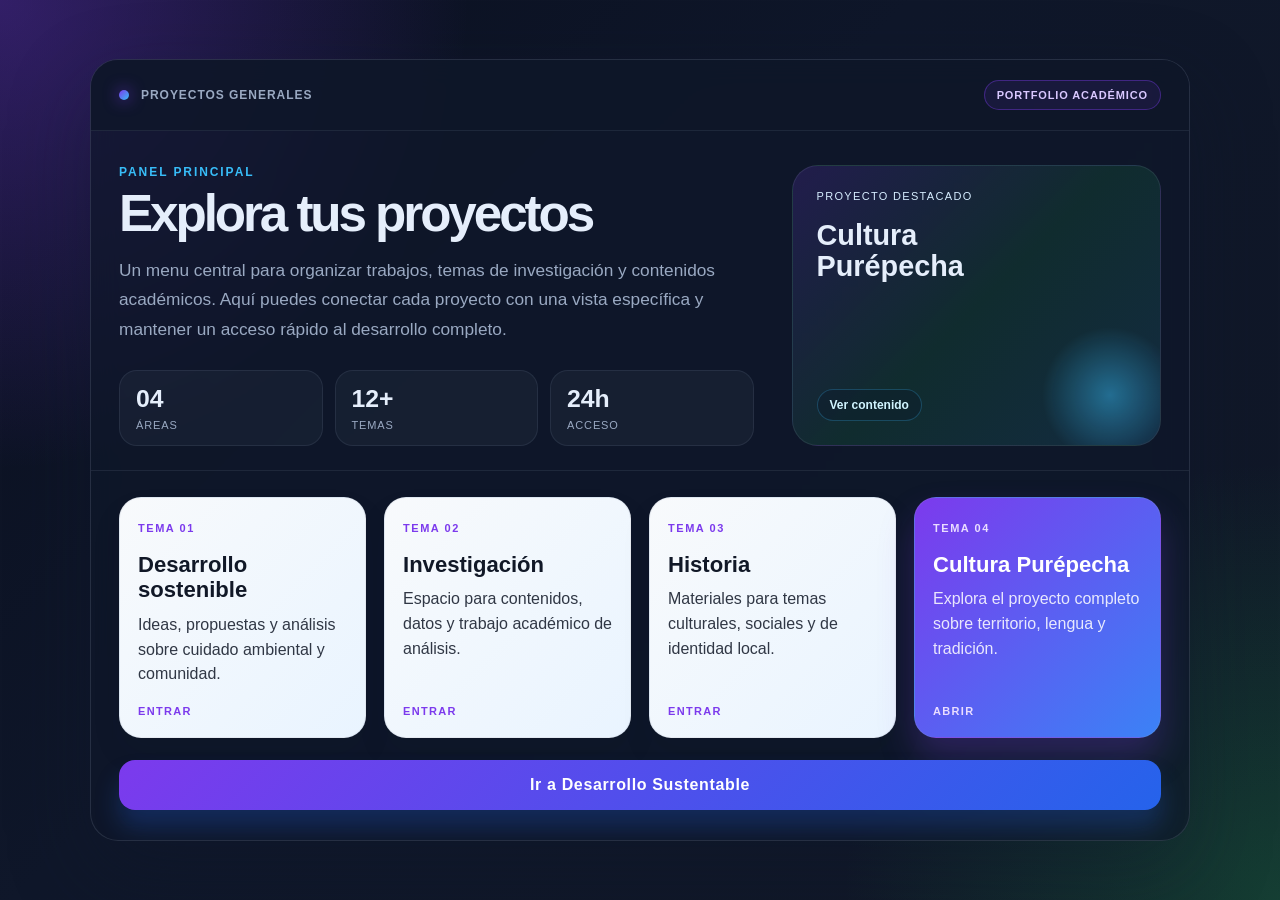
==== commit 2ce4814b: "Actualizar menu y añadir pagina de desarrollo sustentable" ====
--- a/index.html
+++ b/index.html
@@ -3,25 +3,35 @@
 <head>
   <meta charset="UTF-8" />
   <meta name="viewport" content="width=device-width, initial-scale=1.0" />
-  <title>Menú principal</title>
+  <title>Proyectos generales</title>
   <style>
     :root {
-      --forest: #173f35;
-      --forest-dark: #0f2d26;
-      --terracotta: #b95336;
-      --ochre: #c88a28;
-      --maize: #efbe47;
-      --cream: #f7f0df;
-      --paper: #fffaf0;
-      --shadow: rgba(18, 38, 32, 0.15);
+      --bg: #0b1020;
+      --bg-soft: #111827;
+      --panel: rgba(17, 24, 39, 0.8);
+      --panel-strong: #111827;
+      --card: #f8fafc;
+      --card-2: #eef2ff;
+      --text: #e5eefb;
+      --muted: #9aa9c2;
+      --primary: #7c3aed;
+      --primary-2: #22c55e;
+      --accent: #38bdf8;
+      --warning: #f59e0b;
+      --shadow: rgba(15, 23, 42, 0.35);
     }
 
     * { box-sizing: border-box; }
+
     body {
       margin: 0;
-      font-family: Arial, Helvetica, sans-serif;
-      background: linear-gradient(135deg, #f6efe3 0%, #f0eadb 100%);
-      color: var(--forest);
+      min-height: 100vh;
+      font-family: "Segoe UI", Tahoma, Geneva, Verdana, sans-serif;
+      background:
+        radial-gradient(circle at top left, rgba(124, 58, 237, 0.35), transparent 30%),
+        radial-gradient(circle at bottom right, rgba(34, 197, 94, 0.22), transparent 28%),
+        linear-gradient(135deg, var(--bg) 0%, #0f172a 42%, #111827 100%);
+      color: var(--text);
     }
 
     .container {
@@ -29,195 +39,381 @@
       display: flex;
       align-items: center;
       justify-content: center;
-      padding: 32px 20px;
-    }
-
-    .panel {
-      width: min(980px, 100%);
-      background: rgba(255, 250, 240, 0.96);
-      border: 2px solid rgba(23, 63, 53, 0.18);
-      border-radius: 24px;
-      box-shadow: 0 18px 45px var(--shadow);
+      padding: 36px 20px;
+    }
+
+    .dashboard {
+      width: min(1100px, 100%);
+      background: rgba(15, 23, 42, 0.7);
+      border: 1px solid rgba(148, 163, 184, 0.18);
+      border-radius: 28px;
       overflow: hidden;
-    }
-
-    .header {
-      background: linear-gradient(135deg, var(--forest) 0%, var(--forest-dark) 100%);
-      color: white;
-      padding: 36px 32px 28px;
+      box-shadow: 0 30px 80px var(--shadow);
+      backdrop-filter: blur(14px);
+    }
+
+    .topbar {
+      display: flex;
+      align-items: center;
+      justify-content: space-between;
+      gap: 20px;
+      padding: 20px 28px;
+      background: rgba(15, 23, 42, 0.78);
+      border-bottom: 1px solid rgba(148, 163, 184, 0.12);
+    }
+
+    .brand {
+      display: flex;
+      align-items: center;
+      gap: 12px;
+      font-weight: 700;
+      letter-spacing: 0.08em;
+      text-transform: uppercase;
+      font-size: 12px;
+      color: var(--muted);
+    }
+
+    .brand-mark {
+      width: 10px;
+      height: 10px;
+      border-radius: 50%;
+      background: linear-gradient(135deg, var(--primary) 0%, var(--accent) 100%);
+      box-shadow: 0 0 16px rgba(124, 58, 237, 0.8);
+    }
+
+    .pill {
+      display: inline-flex;
+      align-items: center;
+      border: 1px solid rgba(124, 58, 237, 0.4);
+      background: rgba(124, 58, 237, 0.1);
+      color: #d9c8ff;
+      padding: 8px 12px;
+      border-radius: 999px;
+      font-size: 11px;
+      letter-spacing: 0.08em;
+      text-transform: uppercase;
+      font-weight: 700;
+    }
+
+    .hero {
+      display: grid;
+      grid-template-columns: 1.4fr 0.8fr;
+      gap: 26px;
+      padding: 34px 28px 24px;
+      border-bottom: 1px solid rgba(148, 163, 184, 0.12);
+    }
+
+    .title-block {
+      padding-right: 12px;
     }
 
     .eyebrow {
-      display: inline-block;
-      letter-spacing: 0.14em;
-      text-transform: uppercase;
+      margin: 0 0 10px;
+      color: var(--accent);
       font-size: 12px;
-      color: var(--maize);
-      font-weight: 700;
-      margin-bottom: 12px;
+      letter-spacing: 0.16em;
+      text-transform: uppercase;
+      font-weight: 700;
     }
 
     h1 {
       margin: 0;
-      font-size: clamp(2.2rem, 4vw, 4rem);
-      line-height: 1;
+      font-size: clamp(2.5rem, 4vw, 4.5rem);
+      line-height: 0.96;
+      letter-spacing: -0.06em;
     }
 
     .subtitle {
-      margin: 16px 0 0;
+      margin-top: 18px;
+      max-width: 640px;
+      color: var(--muted);
       font-size: 1.08rem;
-      color: #f5eedf;
-      max-width: 680px;
-      line-height: 1.6;
+      line-height: 1.7;
+    }
+
+    .stats {
+      display: grid;
+      grid-template-columns: repeat(3, minmax(120px, 1fr));
+      gap: 12px;
+      margin-top: 26px;
+    }
+
+    .stat-box {
+      background: rgba(148, 163, 184, 0.06);
+      border: 1px solid rgba(148, 163, 184, 0.12);
+      border-radius: 18px;
+      padding: 14px 16px;
+    }
+
+    .stat-number {
+      font-size: 1.55rem;
+      font-weight: 800;
+      margin-bottom: 6px;
+    }
+
+    .stat-label {
+      color: var(--muted);
+      font-size: 11px;
+      letter-spacing: 0.08em;
+      text-transform: uppercase;
+    }
+
+    .hero-panel {
+      position: relative;
+      min-height: 220px;
+      border-radius: 26px;
+      padding: 24px;
+      background: linear-gradient(135deg, rgba(124, 58, 237, 0.18), rgba(34, 197, 94, 0.12), rgba(56, 189, 248, 0.12));
+      border: 1px solid rgba(148, 163, 184, 0.14);
+      display: flex;
+      flex-direction: column;
+      justify-content: space-between;
+      overflow: hidden;
+    }
+
+    .hero-panel::before {
+      content: "";
+      position: absolute;
+      inset: auto -30px -30px auto;
+      width: 160px;
+      height: 160px;
+      border-radius: 50%;
+      background: radial-gradient(circle, rgba(56, 189, 248, 0.45), transparent 60%);
+    }
+
+    .mini-label {
+      font-size: 11px;
+      letter-spacing: 0.12em;
+      text-transform: uppercase;
+      color: #d6edff;
+      margin-bottom: 18px;
+    }
+
+    .mini-title {
+      position: relative;
+      font-size: 1.8rem;
+      line-height: 1.1;
+      font-weight: 700;
+      max-width: 220px;
+    }
+
+    .mini-meta {
+      position: relative;
+      display: inline-flex;
+      align-self: flex-start;
+      margin-top: 14px;
+      padding: 8px 12px;
+      border: 1px solid rgba(56, 189, 248, 0.25);
+      background: rgba(15, 23, 42, 0.32);
+      border-radius: 999px;
+      color: #d1f5ff;
+      font-weight: 600;
+      font-size: 12px;
     }
 
     .content {
-      padding: 28px 24px 32px;
+      padding: 26px 28px 30px;
     }
 
     .menu-grid {
       display: grid;
-      grid-template-columns: repeat(auto-fit, minmax(210px, 1fr));
+      grid-template-columns: repeat(auto-fit, minmax(220px, 1fr));
       gap: 18px;
-      margin-top: 10px;
     }
 
     .page-card {
       display: flex;
       flex-direction: column;
       justify-content: space-between;
-      min-height: 180px;
-      padding: 22px 18px;
-      border: 1px solid rgba(23, 63, 53, 0.14);
-      background: linear-gradient(180deg, #fffaf2 0%, #f8f1e3 100%);
-      border-radius: 18px;
+      min-height: 190px;
+      padding: 20px 18px;
+      border-radius: 22px;
       text-decoration: none;
-      color: var(--forest);
-      transition: transform 0.2s ease, box-shadow 0.2s ease;
-      box-shadow: 0 8px 18px rgba(23, 63, 53, 0.05);
+      color: var(--bg-soft);
+      background: linear-gradient(135deg, #f8fafc 0%, #e9f4ff 100%);
+      border: 1px solid rgba(148, 163, 184, 0.18);
+      transition: transform 0.22s ease, box-shadow 0.22s ease, border-color 0.22s ease;
+      box-shadow: 0 16px 30px rgba(15, 23, 42, 0.08);
     }
 
     .page-card:hover {
-      transform: translateY(-3px);
-      box-shadow: 0 12px 22px rgba(23, 63, 53, 0.1);
+      transform: translateY(-4px);
+      box-shadow: 0 22px 30px rgba(15, 23, 42, 0.12);
+      border-color: rgba(124, 58, 237, 0.35);
     }
 
     .page-card.primary {
-      background: linear-gradient(135deg, #1b4f43 0%, #173f35 100%);
+      background: linear-gradient(135deg, #7c3aed 0%, #3b82f6 100%);
       color: white;
+      box-shadow: 0 20px 35px rgba(124, 58, 237, 0.25);
     }
 
     .page-card.primary .badge,
     .page-card.primary .meta {
-      color: #f9d76c;
+      color: #e9ddff;
     }
 
     .badge {
-      font-size: 12px;
-      font-weight: 700;
-      letter-spacing: 0.12em;
-      text-transform: uppercase;
-      color: var(--terracotta);
+      display: inline-block;
+      font-size: 11px;
+      letter-spacing: 0.14em;
+      text-transform: uppercase;
+      font-weight: 700;
+      color: var(--primary);
       margin-bottom: 18px;
     }
 
     .page-card h2 {
       margin: 0 0 10px;
-      font-size: 1.35rem;
+      font-size: 1.38rem;
+      line-height: 1.15;
     }
 
     .page-card p {
       margin: 0;
-      line-height: 1.5;
-      opacity: 0.9;
+      color: inherit;
+      opacity: 0.86;
+      line-height: 1.55;
     }
 
     .meta {
+      margin-top: 18px;
+      font-size: 11px;
+      letter-spacing: 0.12em;
+      text-transform: uppercase;
+      font-weight: 700;
+      color: var(--primary);
+    }
+
+    .cta {
+      display: inline-flex;
+      align-items: center;
+      justify-content: center;
       margin-top: 22px;
-      font-size: 0.8rem;
-      font-weight: 700;
-      letter-spacing: 0.08em;
-      text-transform: uppercase;
-      color: var(--ochre);
-    }
-
-    .cta {
-      display: inline-block;
-      margin-top: 28px;
       width: 100%;
-      text-align: center;
+      background: linear-gradient(135deg, var(--primary) 0%, #2563eb 100%);
+      color: white;
       text-decoration: none;
-      background: var(--terracotta);
-      color: white;
-      padding: 16px 22px;
-      border-radius: 12px;
-      font-weight: 700;
-      letter-spacing: 0.03em;
-      transition: opacity 0.2s ease;
+      border-radius: 16px;
+      padding: 16px 18px;
+      font-weight: 700;
+      letter-spacing: 0.04em;
+      transition: transform 0.2s ease, box-shadow 0.2s ease;
+      box-shadow: 0 18px 24px rgba(37, 99, 235, 0.25);
     }
 
     .cta:hover {
-      opacity: 0.93;
-    }
-
-    @media (max-width: 560px) {
-      .header { padding: 28px 22px 22px; }
-      .content { padding: 20px 18px 24px; }
+      transform: translateY(-2px);
+      box-shadow: 0 22px 30px rgba(37, 99, 235, 0.3);
+    }
+
+    @media (max-width: 760px) {
+      .hero {
+        grid-template-columns: 1fr;
+      }
+
+      .topbar {
+        flex-wrap: wrap;
+      }
+    }
+
+    @media (max-width: 540px) {
+      .content, .hero, .topbar {
+        padding-left: 18px;
+        padding-right: 18px;
+      }
+
+      .stats {
+        grid-template-columns: 1fr;
+      }
     }
   </style>
 </head>
 <body>
   <div class="container">
-    <div class="panel">
-      <header class="header">
-        <div class="eyebrow">Proyecto</div>
-        <h1>Menú principal</h1>
-        <p class="subtitle">
-          Aquí puedes organizar y acceder a las páginas que se irán agregando al proyecto.
-          El contenido principal de la cultura Purépecha ya está disponible en la sección de acceso directo.
-        </p>
+    <div class="dashboard">
+      <div class="topbar">
+        <div class="brand">
+          <span class="brand-mark"></span>
+          Proyectos generales
+        </div>
+        <span class="pill">Portfolio académico</span>
+      </div>
+
+      <header class="hero">
+        <div class="title-block">
+          <p class="eyebrow">Panel principal</p>
+          <h1>Explora tus proyectos</h1>
+          <p class="subtitle">
+            Un menu central para organizar trabajos, temas de investigación y contenidos académicos.
+            Aquí puedes conectar cada proyecto con una vista específica y mantener un acceso rápido al desarrollo completo.
+          </p>
+
+          <div class="stats">
+            <div class="stat-box">
+              <div class="stat-number">04</div>
+              <div class="stat-label">Áreas</div>
+            </div>
+            <div class="stat-box">
+              <div class="stat-number">12+</div>
+              <div class="stat-label">Temas</div>
+            </div>
+            <div class="stat-box">
+              <div class="stat-number">24h</div>
+              <div class="stat-label">Acceso</div>
+            </div>
+          </div>
+        </div>
+
+        <div class="hero-panel">
+          <div>
+            <div class="mini-label">Proyecto destacado</div>
+            <div class="mini-title">Cultura Purépecha</div>
+          </div>
+          <div class="mini-meta">Ver contenido</div>
+        </div>
       </header>
 
       <main class="content">
         <div class="menu-grid">
+          <a class="page-card" href="desarrollo-sustentable.html">
+            <div>
+              <div class="badge">Tema 01</div>
+              <h2>Desarrollo sostenible</h2>
+              <p>Ideas, propuestas y análisis sobre cuidado ambiental y comunidad.</p>
+            </div>
+            <div class="meta">Entrar</div>
+          </a>
+
           <a class="page-card" href="#">
             <div>
-              <div class="badge">Página 1</div>
-              <h2>Próxima sección</h2>
-              <p>Espacio para una nueva página del proyecto.</p>
-            </div>
-            <div class="meta">Agregar</div>
+              <div class="badge">Tema 02</div>
+              <h2>Investigación</h2>
+              <p>Espacio para contenidos, datos y trabajo académico de análisis.</p>
+            </div>
+            <div class="meta">Entrar</div>
           </a>
 
           <a class="page-card" href="#">
             <div>
-              <div class="badge">Página 2</div>
-              <h2>Próxima sección</h2>
-              <p>Se puede añadir información, datos o contenido visual.</p>
-            </div>
-            <div class="meta">Agregar</div>
-          </a>
-
-          <a class="page-card" href="#">
-            <div>
-              <div class="badge">Página 3</div>
-              <h2>Próxima sección</h2>
-              <p>Usa este espacio para otra parte del proyecto.</p>
-            </div>
-            <div class="meta">Agregar</div>
+              <div class="badge">Tema 03</div>
+              <h2>Historia</h2>
+              <p>Materiales para temas culturales, sociales y de identidad local.</p>
+            </div>
+            <div class="meta">Entrar</div>
           </a>
 
           <a class="page-card primary" href="purepechas.html">
             <div>
-              <div class="badge">Contenido</div>
+              <div class="badge">Tema 04</div>
               <h2>Cultura Purépecha</h2>
-              <p>Accede a la página principal del tema desarrollado.</p>
+              <p>Explora el proyecto completo sobre territorio, lengua y tradición.</p>
             </div>
             <div class="meta">Abrir</div>
           </a>
         </div>
 
-        <a class="cta" href="purepechas.html">Ir a purepechas.html</a>
+        <a class="cta" href="desarrollo-sustentable.html">Ir a Desarrollo Sustentable</a>
       </main>
     </div>
   </div>
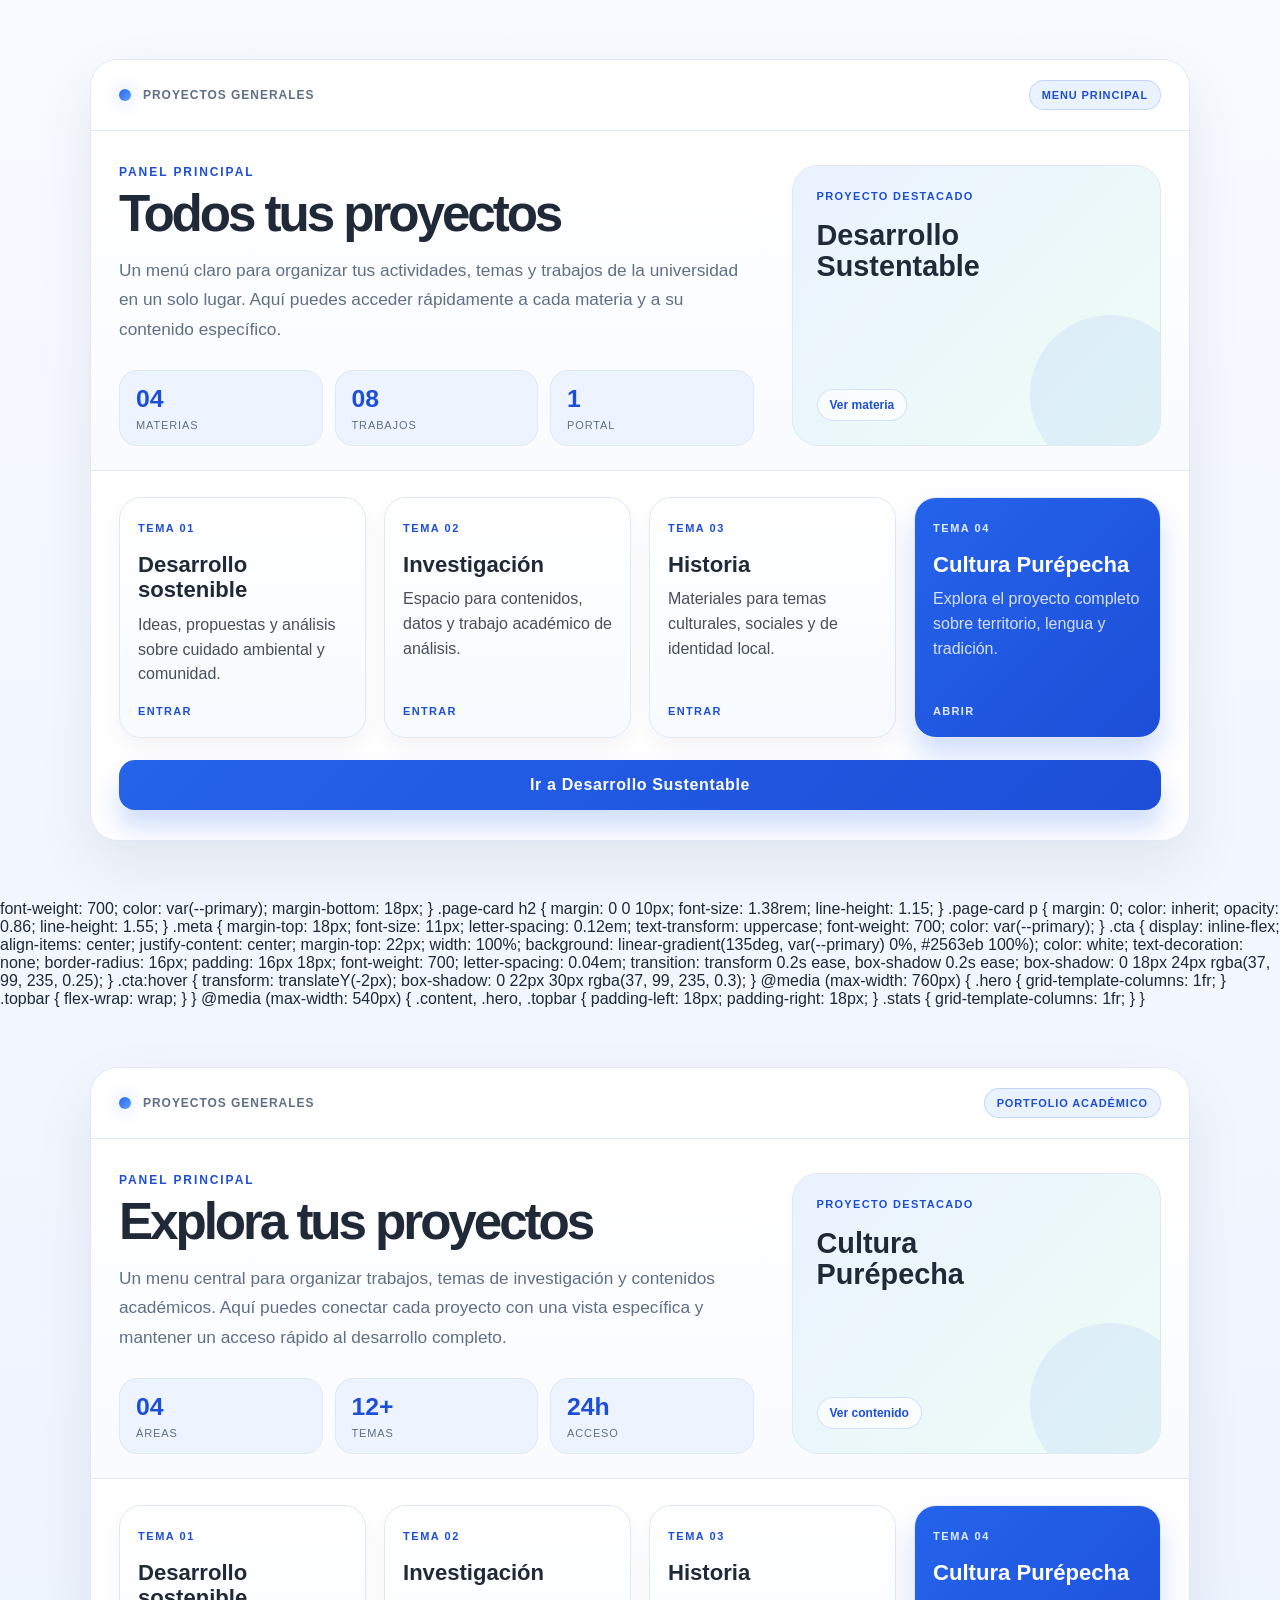
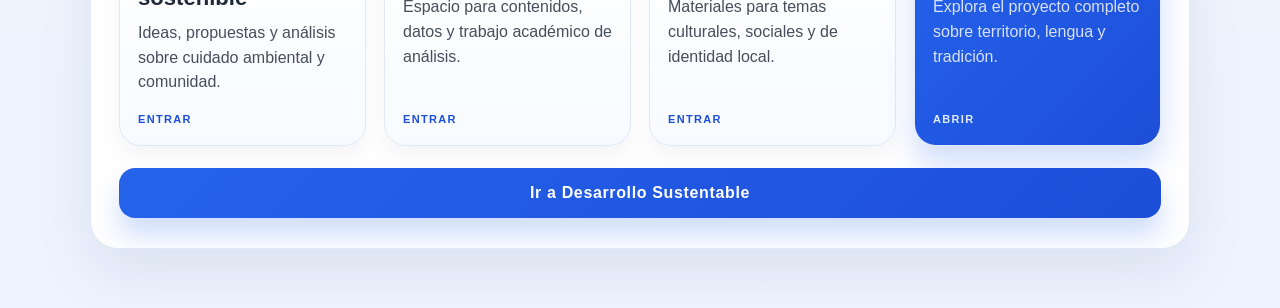
==== commit 12a4382e: "Ajustar tema claro del menu principal" ====
--- a/index.html
+++ b/index.html
@@ -6,19 +6,18 @@
   <title>Proyectos generales</title>
   <style>
     :root {
-      --bg: #0b1020;
-      --bg-soft: #111827;
-      --panel: rgba(17, 24, 39, 0.8);
-      --panel-strong: #111827;
-      --card: #f8fafc;
-      --card-2: #eef2ff;
-      --text: #e5eefb;
-      --muted: #9aa9c2;
-      --primary: #7c3aed;
-      --primary-2: #22c55e;
-      --accent: #38bdf8;
-      --warning: #f59e0b;
-      --shadow: rgba(15, 23, 42, 0.35);
+      --bg: #f4f7fb;
+      --panel: #ffffff;
+      --panel-soft: #eef4ff;
+      --ink: #1f2937;
+      --muted: #5f6f86;
+      --line: #dfe8f5;
+      --primary: #2563eb;
+      --primary-dark: #1d4ed8;
+      --primary-soft: #eaf2ff;
+      --green: #16a34a;
+      --green-soft: #ecfdf5;
+      --shadow: rgba(15, 23, 42, 0.08);
     }
 
     * { box-sizing: border-box; }
@@ -27,11 +26,8 @@
       margin: 0;
       min-height: 100vh;
       font-family: "Segoe UI", Tahoma, Geneva, Verdana, sans-serif;
-      background:
-        radial-gradient(circle at top left, rgba(124, 58, 237, 0.35), transparent 30%),
-        radial-gradient(circle at bottom right, rgba(34, 197, 94, 0.22), transparent 28%),
-        linear-gradient(135deg, var(--bg) 0%, #0f172a 42%, #111827 100%);
-      color: var(--text);
+      background: linear-gradient(180deg, #f7faff 0%, #edf3ff 100%);
+      color: var(--ink);
     }
 
     .container {
@@ -44,12 +40,11 @@
 
     .dashboard {
       width: min(1100px, 100%);
-      background: rgba(15, 23, 42, 0.7);
-      border: 1px solid rgba(148, 163, 184, 0.18);
+      background: rgba(255, 255, 255, 0.92);
+      border: 1px solid var(--line);
       border-radius: 28px;
       overflow: hidden;
-      box-shadow: 0 30px 80px var(--shadow);
-      backdrop-filter: blur(14px);
+      box-shadow: 0 24px 60px var(--shadow);
     }
 
     .topbar {
@@ -58,8 +53,8 @@
       justify-content: space-between;
       gap: 20px;
       padding: 20px 28px;
-      background: rgba(15, 23, 42, 0.78);
-      border-bottom: 1px solid rgba(148, 163, 184, 0.12);
+      background: var(--panel);
+      border-bottom: 1px solid var(--line);
     }
 
     .brand {
@@ -74,19 +69,19 @@
     }
 
     .brand-mark {
-      width: 10px;
-      height: 10px;
+      width: 12px;
+      height: 12px;
       border-radius: 50%;
-      background: linear-gradient(135deg, var(--primary) 0%, var(--accent) 100%);
-      box-shadow: 0 0 16px rgba(124, 58, 237, 0.8);
+      background: linear-gradient(135deg, var(--primary) 0%, #60a5fa 100%);
+      box-shadow: 0 0 18px rgba(37, 99, 235, 0.32);
     }
 
     .pill {
       display: inline-flex;
       align-items: center;
-      border: 1px solid rgba(124, 58, 237, 0.4);
-      background: rgba(124, 58, 237, 0.1);
-      color: #d9c8ff;
+      border: 1px solid rgba(37, 99, 235, 0.2);
+      background: var(--primary-soft);
+      color: var(--primary-dark);
       padding: 8px 12px;
       border-radius: 999px;
       font-size: 11px;
@@ -100,7 +95,8 @@
       grid-template-columns: 1.4fr 0.8fr;
       gap: 26px;
       padding: 34px 28px 24px;
-      border-bottom: 1px solid rgba(148, 163, 184, 0.12);
+      border-bottom: 1px solid var(--line);
+      background: linear-gradient(180deg, #ffffff 0%, #f9fbff 100%);
     }
 
     .title-block {
@@ -109,7 +105,7 @@
 
     .eyebrow {
       margin: 0 0 10px;
-      color: var(--accent);
+      color: var(--primary-dark);
       font-size: 12px;
       letter-spacing: 0.16em;
       text-transform: uppercase;
@@ -121,6 +117,7 @@
       font-size: clamp(2.5rem, 4vw, 4.5rem);
       line-height: 0.96;
       letter-spacing: -0.06em;
+      color: var(--ink);
     }
 
     .subtitle {
@@ -139,8 +136,8 @@
     }
 
     .stat-box {
-      background: rgba(148, 163, 184, 0.06);
-      border: 1px solid rgba(148, 163, 184, 0.12);
+      background: var(--panel-soft);
+      border: 1px solid var(--line);
       border-radius: 18px;
       padding: 14px 16px;
     }
@@ -149,6 +146,7 @@
       font-size: 1.55rem;
       font-weight: 800;
       margin-bottom: 6px;
+      color: var(--primary-dark);
     }
 
     .stat-label {
@@ -163,8 +161,8 @@
       min-height: 220px;
       border-radius: 26px;
       padding: 24px;
-      background: linear-gradient(135deg, rgba(124, 58, 237, 0.18), rgba(34, 197, 94, 0.12), rgba(56, 189, 248, 0.12));
-      border: 1px solid rgba(148, 163, 184, 0.14);
+      background: linear-gradient(135deg, var(--primary-soft) 0%, #eefdf5 100%);
+      border: 1px solid var(--line);
       display: flex;
       flex-direction: column;
       justify-content: space-between;
@@ -178,15 +176,16 @@
       width: 160px;
       height: 160px;
       border-radius: 50%;
-      background: radial-gradient(circle, rgba(56, 189, 248, 0.45), transparent 60%);
+      background: rgba(37, 99, 235, 0.08);
     }
 
     .mini-label {
       font-size: 11px;
       letter-spacing: 0.12em;
       text-transform: uppercase;
-      color: #d6edff;
+      color: var(--primary-dark);
       margin-bottom: 18px;
+      font-weight: 700;
     }
 
     .mini-title {
@@ -195,6 +194,7 @@
       line-height: 1.1;
       font-weight: 700;
       max-width: 220px;
+      color: var(--ink);
     }
 
     .mini-meta {
@@ -203,10 +203,10 @@
       align-self: flex-start;
       margin-top: 14px;
       padding: 8px 12px;
-      border: 1px solid rgba(56, 189, 248, 0.25);
-      background: rgba(15, 23, 42, 0.32);
+      border: 1px solid rgba(37, 99, 235, 0.18);
+      background: rgba(255, 255, 255, 0.7);
       border-radius: 999px;
-      color: #d1f5ff;
+      color: var(--primary-dark);
       font-weight: 600;
       font-size: 12px;
     }
@@ -229,28 +229,28 @@
       padding: 20px 18px;
       border-radius: 22px;
       text-decoration: none;
-      color: var(--bg-soft);
-      background: linear-gradient(135deg, #f8fafc 0%, #e9f4ff 100%);
-      border: 1px solid rgba(148, 163, 184, 0.18);
+      color: var(--ink);
+      background: linear-gradient(180deg, #ffffff 0%, #f7fbff 100%);
+      border: 1px solid var(--line);
       transition: transform 0.22s ease, box-shadow 0.22s ease, border-color 0.22s ease;
-      box-shadow: 0 16px 30px rgba(15, 23, 42, 0.08);
+      box-shadow: 0 10px 20px rgba(15, 23, 42, 0.04);
     }
 
     .page-card:hover {
       transform: translateY(-4px);
-      box-shadow: 0 22px 30px rgba(15, 23, 42, 0.12);
-      border-color: rgba(124, 58, 237, 0.35);
+      box-shadow: 0 18px 28px rgba(15, 23, 42, 0.08);
+      border-color: rgba(37, 99, 235, 0.3);
     }
 
     .page-card.primary {
-      background: linear-gradient(135deg, #7c3aed 0%, #3b82f6 100%);
+      background: linear-gradient(135deg, #2563eb 0%, #1d4ed8 100%);
       color: white;
-      box-shadow: 0 20px 35px rgba(124, 58, 237, 0.25);
+      box-shadow: 0 18px 28px rgba(37, 99, 235, 0.2);
     }
 
     .page-card.primary .badge,
     .page-card.primary .meta {
-      color: #e9ddff;
+      color: #e0ebff;
     }
 
     .badge {
@@ -258,6 +258,167 @@
       font-size: 11px;
       letter-spacing: 0.14em;
       text-transform: uppercase;
+      color: var(--primary-dark);
+      margin-bottom: 18px;
+      font-weight: 700;
+    }
+
+    .page-card h2 {
+      margin: 0 0 10px;
+      font-size: 1.38rem;
+      line-height: 1.15;
+    }
+
+    .page-card p {
+      margin: 0;
+      color: inherit;
+      opacity: 0.82;
+      line-height: 1.55;
+    }
+
+    .meta {
+      margin-top: 18px;
+      font-size: 11px;
+      letter-spacing: 0.12em;
+      text-transform: uppercase;
+      font-weight: 700;
+      color: var(--primary-dark);
+    }
+
+    .cta {
+      display: inline-flex;
+      align-items: center;
+      justify-content: center;
+      margin-top: 22px;
+      width: 100%;
+      background: linear-gradient(135deg, var(--primary) 0%, var(--primary-dark) 100%);
+      color: white;
+      text-decoration: none;
+      border-radius: 16px;
+      padding: 16px 18px;
+      font-weight: 700;
+      letter-spacing: 0.04em;
+      transition: transform 0.2s ease, box-shadow 0.2s ease;
+      box-shadow: 0 18px 24px rgba(37, 99, 235, 0.2);
+    }
+
+    .cta:hover {
+      transform: translateY(-2px);
+      box-shadow: 0 22px 30px rgba(37, 99, 235, 0.28);
+    }
+
+    @media (max-width: 760px) {
+      .hero {
+        grid-template-columns: 1fr;
+      }
+
+      .topbar {
+        flex-wrap: wrap;
+      }
+    }
+
+    @media (max-width: 540px) {
+      .content, .hero, .topbar {
+        padding-left: 18px;
+        padding-right: 18px;
+      }
+
+      .stats {
+        grid-template-columns: 1fr;
+      }
+    }
+  </style>
+</head>
+<body>
+  <div class="container">
+    <div class="dashboard">
+      <div class="topbar">
+        <div class="brand">
+          <span class="brand-mark"></span>
+          Proyectos generales
+        </div>
+        <span class="pill">Menu principal</span>
+      </div>
+
+      <header class="hero">
+        <div class="title-block">
+          <p class="eyebrow">Panel principal</p>
+          <h1>Todos tus proyectos</h1>
+          <p class="subtitle">
+            Un menú claro para organizar tus actividades, temas y trabajos de la universidad en un solo lugar.
+            Aquí puedes acceder rápidamente a cada materia y a su contenido específico.
+          </p>
+
+          <div class="stats">
+            <div class="stat-box">
+              <div class="stat-number">04</div>
+              <div class="stat-label">Materias</div>
+            </div>
+            <div class="stat-box">
+              <div class="stat-number">08</div>
+              <div class="stat-label">Trabajos</div>
+            </div>
+            <div class="stat-box">
+              <div class="stat-number">1</div>
+              <div class="stat-label">Portal</div>
+            </div>
+          </div>
+        </div>
+
+        <div class="hero-panel">
+          <div>
+            <div class="mini-label">Proyecto destacado</div>
+            <div class="mini-title">Desarrollo Sustentable</div>
+          </div>
+          <div class="mini-meta">Ver materia</div>
+        </div>
+      </header>
+
+      <main class="content">
+        <div class="menu-grid">
+          <a class="page-card" href="desarrollo-sustentable.html">
+            <div>
+              <div class="badge">Tema 01</div>
+              <h2>Desarrollo sostenible</h2>
+              <p>Ideas, propuestas y análisis sobre cuidado ambiental y comunidad.</p>
+            </div>
+            <div class="meta">Entrar</div>
+          </a>
+
+          <a class="page-card" href="#">
+            <div>
+              <div class="badge">Tema 02</div>
+              <h2>Investigación</h2>
+              <p>Espacio para contenidos, datos y trabajo académico de análisis.</p>
+            </div>
+            <div class="meta">Entrar</div>
+          </a>
+
+          <a class="page-card" href="#">
+            <div>
+              <div class="badge">Tema 03</div>
+              <h2>Historia</h2>
+              <p>Materiales para temas culturales, sociales y de identidad local.</p>
+            </div>
+            <div class="meta">Entrar</div>
+          </a>
+
+          <a class="page-card primary" href="purepechas.html">
+            <div>
+              <div class="badge">Tema 04</div>
+              <h2>Cultura Purépecha</h2>
+              <p>Explora el proyecto completo sobre territorio, lengua y tradición.</p>
+            </div>
+            <div class="meta">Abrir</div>
+          </a>
+        </div>
+
+        <a class="cta" href="desarrollo-sustentable.html">Ir a Desarrollo Sustentable</a>
+      </main>
+    </div>
+  </div>
+</body>
+</html>
       font-weight: 700;
       color: var(--primary);
       margin-bottom: 18px;
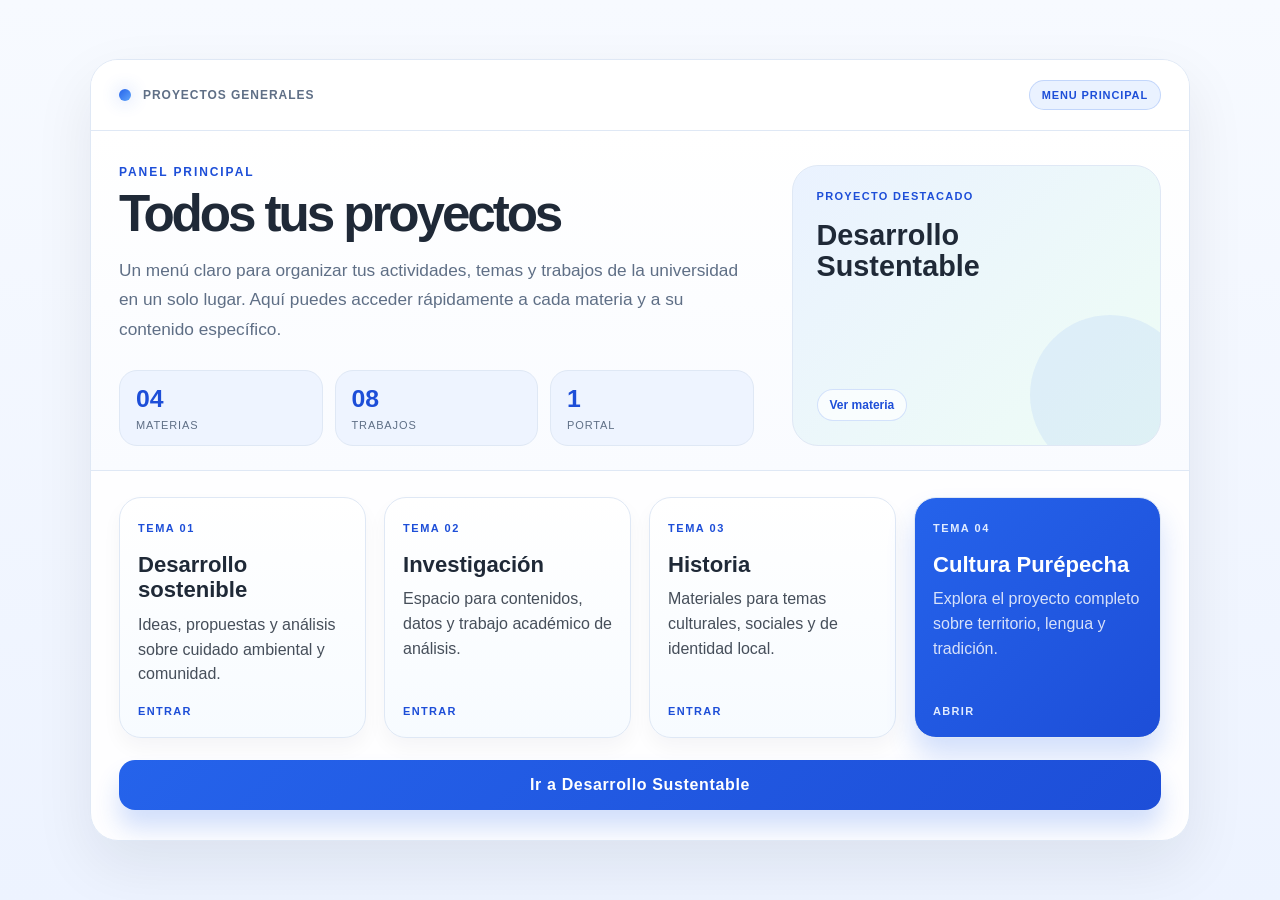
==== commit 5f6929fa: "Ajustar visual del tema claro y materia" ====
--- a/index.html
+++ b/index.html
@@ -419,164 +419,3 @@
   </div>
 </body>
 </html>
-      font-weight: 700;
-      color: var(--primary);
-      margin-bottom: 18px;
-    }
-
-    .page-card h2 {
-      margin: 0 0 10px;
-      font-size: 1.38rem;
-      line-height: 1.15;
-    }
-
-    .page-card p {
-      margin: 0;
-      color: inherit;
-      opacity: 0.86;
-      line-height: 1.55;
-    }
-
-    .meta {
-      margin-top: 18px;
-      font-size: 11px;
-      letter-spacing: 0.12em;
-      text-transform: uppercase;
-      font-weight: 700;
-      color: var(--primary);
-    }
-
-    .cta {
-      display: inline-flex;
-      align-items: center;
-      justify-content: center;
-      margin-top: 22px;
-      width: 100%;
-      background: linear-gradient(135deg, var(--primary) 0%, #2563eb 100%);
-      color: white;
-      text-decoration: none;
-      border-radius: 16px;
-      padding: 16px 18px;
-      font-weight: 700;
-      letter-spacing: 0.04em;
-      transition: transform 0.2s ease, box-shadow 0.2s ease;
-      box-shadow: 0 18px 24px rgba(37, 99, 235, 0.25);
-    }
-
-    .cta:hover {
-      transform: translateY(-2px);
-      box-shadow: 0 22px 30px rgba(37, 99, 235, 0.3);
-    }
-
-    @media (max-width: 760px) {
-      .hero {
-        grid-template-columns: 1fr;
-      }
-
-      .topbar {
-        flex-wrap: wrap;
-      }
-    }
-
-    @media (max-width: 540px) {
-      .content, .hero, .topbar {
-        padding-left: 18px;
-        padding-right: 18px;
-      }
-
-      .stats {
-        grid-template-columns: 1fr;
-      }
-    }
-  </style>
-</head>
-<body>
-  <div class="container">
-    <div class="dashboard">
-      <div class="topbar">
-        <div class="brand">
-          <span class="brand-mark"></span>
-          Proyectos generales
-        </div>
-        <span class="pill">Portfolio académico</span>
-      </div>
-
-      <header class="hero">
-        <div class="title-block">
-          <p class="eyebrow">Panel principal</p>
-          <h1>Explora tus proyectos</h1>
-          <p class="subtitle">
-            Un menu central para organizar trabajos, temas de investigación y contenidos académicos.
-            Aquí puedes conectar cada proyecto con una vista específica y mantener un acceso rápido al desarrollo completo.
-          </p>
-
-          <div class="stats">
-            <div class="stat-box">
-              <div class="stat-number">04</div>
-              <div class="stat-label">Áreas</div>
-            </div>
-            <div class="stat-box">
-              <div class="stat-number">12+</div>
-              <div class="stat-label">Temas</div>
-            </div>
-            <div class="stat-box">
-              <div class="stat-number">24h</div>
-              <div class="stat-label">Acceso</div>
-            </div>
-          </div>
-        </div>
-
-        <div class="hero-panel">
-          <div>
-            <div class="mini-label">Proyecto destacado</div>
-            <div class="mini-title">Cultura Purépecha</div>
-          </div>
-          <div class="mini-meta">Ver contenido</div>
-        </div>
-      </header>
-
-      <main class="content">
-        <div class="menu-grid">
-          <a class="page-card" href="desarrollo-sustentable.html">
-            <div>
-              <div class="badge">Tema 01</div>
-              <h2>Desarrollo sostenible</h2>
-              <p>Ideas, propuestas y análisis sobre cuidado ambiental y comunidad.</p>
-            </div>
-            <div class="meta">Entrar</div>
-          </a>
-
-          <a class="page-card" href="#">
-            <div>
-              <div class="badge">Tema 02</div>
-              <h2>Investigación</h2>
-              <p>Espacio para contenidos, datos y trabajo académico de análisis.</p>
-            </div>
-            <div class="meta">Entrar</div>
-          </a>
-
-          <a class="page-card" href="#">
-            <div>
-              <div class="badge">Tema 03</div>
-              <h2>Historia</h2>
-              <p>Materiales para temas culturales, sociales y de identidad local.</p>
-            </div>
-            <div class="meta">Entrar</div>
-          </a>
-
-          <a class="page-card primary" href="purepechas.html">
-            <div>
-              <div class="badge">Tema 04</div>
-              <h2>Cultura Purépecha</h2>
-              <p>Explora el proyecto completo sobre territorio, lengua y tradición.</p>
-            </div>
-            <div class="meta">Abrir</div>
-          </a>
-        </div>
-
-        <a class="cta" href="desarrollo-sustentable.html">Ir a Desarrollo Sustentable</a>
-      </main>
-    </div>
-  </div>
-</body>
-</html>
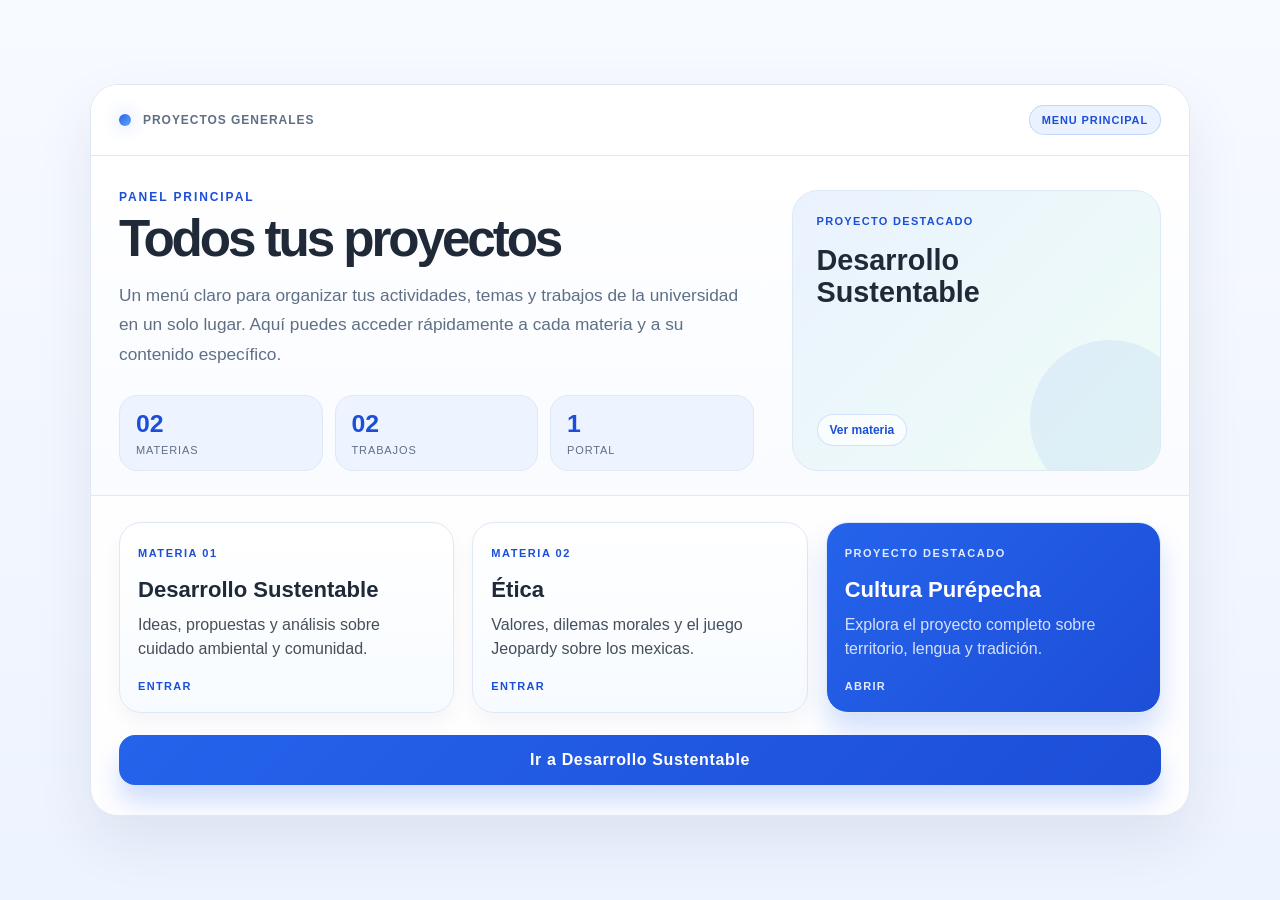
==== commit ac944081: "Agregar acceso a todas las materias en el index y mover cada materia a su carpeta Co-Authored-By: Cl" ====
--- a/index.html
+++ b/index.html
@@ -351,11 +351,11 @@
 
           <div class="stats">
             <div class="stat-box">
-              <div class="stat-number">04</div>
+              <div class="stat-number">02</div>
               <div class="stat-label">Materias</div>
             </div>
             <div class="stat-box">
-              <div class="stat-number">08</div>
+              <div class="stat-number">02</div>
               <div class="stat-label">Trabajos</div>
             </div>
             <div class="stat-box">
@@ -376,36 +376,27 @@
 
       <main class="content">
         <div class="menu-grid">
-          <a class="page-card" href="desarrollo-sustentable.html">
+          <a class="page-card" href="Desarrollo Sustentable/index.html">
             <div>
-              <div class="badge">Tema 01</div>
-              <h2>Desarrollo sostenible</h2>
+              <div class="badge">Materia 01</div>
+              <h2>Desarrollo Sustentable</h2>
               <p>Ideas, propuestas y análisis sobre cuidado ambiental y comunidad.</p>
             </div>
             <div class="meta">Entrar</div>
           </a>
 
-          <a class="page-card" href="#">
+          <a class="page-card" href="Etica/index.html">
             <div>
-              <div class="badge">Tema 02</div>
-              <h2>Investigación</h2>
-              <p>Espacio para contenidos, datos y trabajo académico de análisis.</p>
+              <div class="badge">Materia 02</div>
+              <h2>Ética</h2>
+              <p>Valores, dilemas morales y el juego Jeopardy sobre los mexicas.</p>
             </div>
             <div class="meta">Entrar</div>
           </a>
 
-          <a class="page-card" href="#">
+          <a class="page-card primary" href="Desarrollo Sustentable/purepechas/purepechas.html">
             <div>
-              <div class="badge">Tema 03</div>
-              <h2>Historia</h2>
-              <p>Materiales para temas culturales, sociales y de identidad local.</p>
-            </div>
-            <div class="meta">Entrar</div>
-          </a>
-
-          <a class="page-card primary" href="purepechas.html">
-            <div>
-              <div class="badge">Tema 04</div>
+              <div class="badge">Proyecto destacado</div>
               <h2>Cultura Purépecha</h2>
               <p>Explora el proyecto completo sobre territorio, lengua y tradición.</p>
             </div>
@@ -413,7 +404,7 @@
           </a>
         </div>
 
-        <a class="cta" href="desarrollo-sustentable.html">Ir a Desarrollo Sustentable</a>
+        <a class="cta" href="Desarrollo Sustentable/index.html">Ir a Desarrollo Sustentable</a>
       </main>
     </div>
   </div>
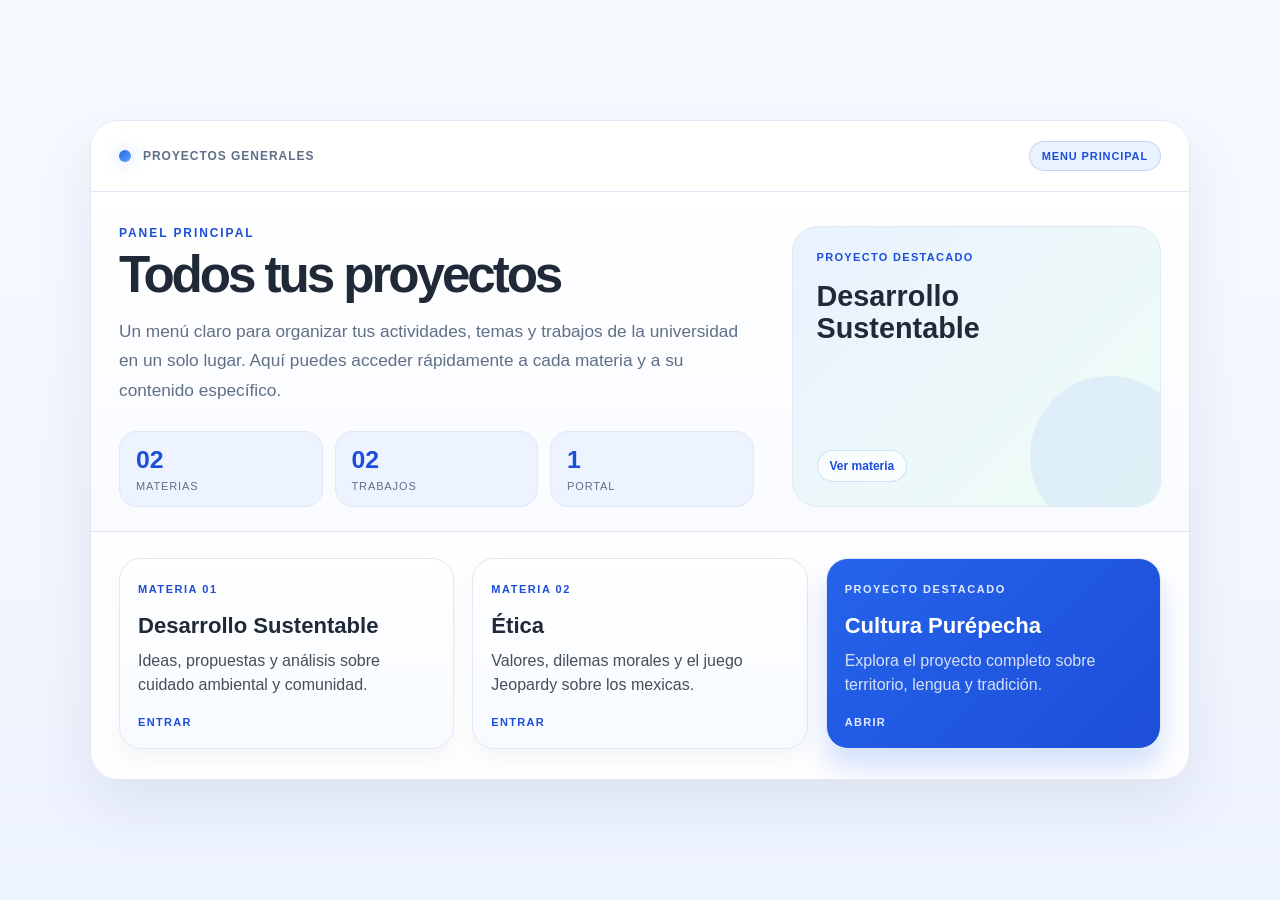
==== commit 4b65aa63: "Quitar boton extra del index Co-Authored-By: Claude Sonnet 5 <noreply@anthropic.com>" ====
--- a/index.html
+++ b/index.html
@@ -404,7 +404,6 @@
           </a>
         </div>
 
-        <a class="cta" href="Desarrollo Sustentable/index.html">Ir a Desarrollo Sustentable</a>
       </main>
     </div>
   </div>
